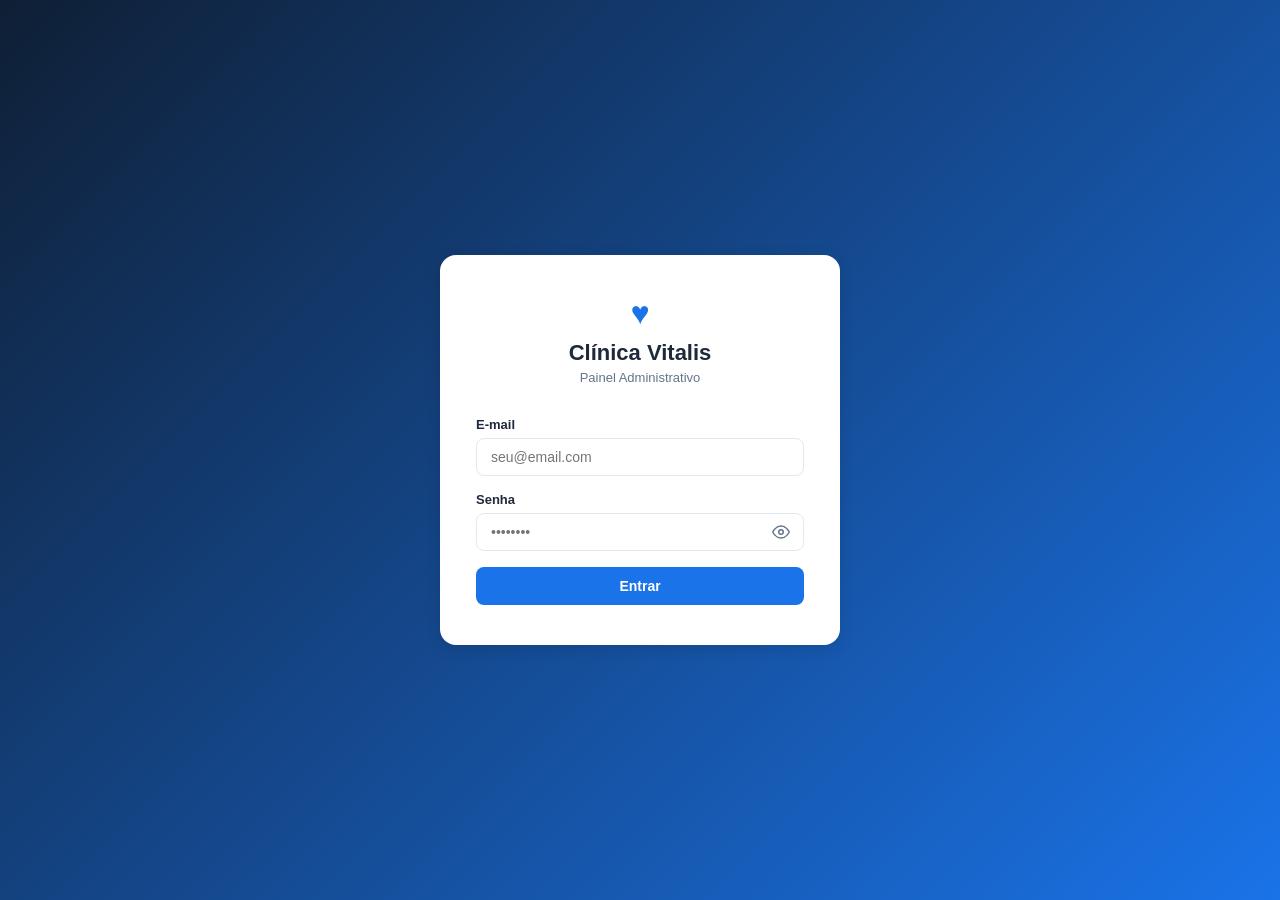
==== admin/index.html @ 887d0e2e "Integra Supabase, painel admin e revisão completa do sistema - Adiciona vitalis-db.js: cliente Supab" ====
<!DOCTYPE html>
<html lang="pt-BR">
<head>
  <meta charset="UTF-8">
  <meta name="viewport" content="width=device-width, initial-scale=1.0">
  <title>Admin — Clínica Vitalis</title>
  <link rel="stylesheet" href="admin.css">
</head>
<body>

  <!-- ===== LOGIN ===== -->
  <div id="login-screen">
    <div class="login-card">
      <div class="login-logo">
        <div class="login-icon">&#9829;</div>
        <h1>Clínica Vitalis</h1>
        <p>Painel Administrativo</p>
      </div>
      <form id="login-form" autocomplete="off">
        <div class="field">
          <label for="login-email">E-mail</label>
          <input type="email" id="login-email" placeholder="seu@email.com" required>
        </div>
        <div class="field">
          <label for="login-password">Senha</label>
          <div class="password-wrap">
            <input type="password" id="login-password" placeholder="••••••••" required>
            <button type="button" id="toggle-password" class="toggle-password" aria-label="Mostrar senha">
              <svg id="icon-eye" xmlns="http://www.w3.org/2000/svg" width="18" height="18" viewBox="0 0 24 24" fill="none" stroke="currentColor" stroke-width="2" stroke-linecap="round" stroke-linejoin="round"><path d="M1 12s4-8 11-8 11 8 11 8-4 8-11 8-11-8-11-8z"/><circle cx="12" cy="12" r="3"/></svg>
              <svg id="icon-eye-off" xmlns="http://www.w3.org/2000/svg" width="18" height="18" viewBox="0 0 24 24" fill="none" stroke="currentColor" stroke-width="2" stroke-linecap="round" stroke-linejoin="round" class="hidden"><path d="M17.94 17.94A10.07 10.07 0 0 1 12 20c-7 0-11-8-11-8a18.45 18.45 0 0 1 5.06-5.94"/><path d="M9.9 4.24A9.12 9.12 0 0 1 12 4c7 0 11 8 11 8a18.5 18.5 0 0 1-2.16 3.19"/><line x1="1" y1="1" x2="23" y2="23"/></svg>
            </button>
          </div>
        </div>
        <div id="login-error" class="login-error hidden"></div>
        <button type="submit" id="login-btn" class="btn-primary btn-full">Entrar</button>
      </form>
    </div>
  </div>

  <!-- ===== APP ===== -->
  <div id="app" class="hidden">

    <!-- Sidebar -->
    <aside class="sidebar" id="sidebar">
      <div class="sidebar-top">
        <div class="sidebar-brand">
          <span class="brand-icon">&#9829;</span>
          <span class="brand-name">Vitalis</span>
        </div>
        <button class="sidebar-close" id="sidebar-close">&#10005;</button>
      </div>

      <nav class="sidebar-nav">
        <a href="#" class="nav-item active" data-section="overview">
          <span class="nav-icon">&#9635;</span> Visão Geral
        </a>
        <a href="#" class="nav-item" data-section="agendamentos">
          <span class="nav-icon">&#128197;</span> Agendamentos
          <span class="nav-badge hidden" id="badge-pendentes"></span>
        </a>
        <a href="#" class="nav-item" data-section="avaliacoes">
          <span class="nav-icon">&#11088;</span> Avaliações
        </a>
        <a href="#" class="nav-item" data-section="contatos">
          <span class="nav-icon">&#9993;</span> Mensagens
          <span class="nav-badge hidden" id="badge-contatos"></span>
        </a>
      </nav>

      <div class="sidebar-bottom">
        <button id="logout-btn" class="btn-logout">&#8594; Sair</button>
      </div>
    </aside>

    <!-- Main -->
    <div class="main-wrap">
      <header class="topbar">
        <button class="menu-btn" id="menu-btn">&#9776;</button>
        <h2 id="page-title">Visão Geral</h2>
        <span class="topbar-user">&#128100; Admin</span>
      </header>

      <main class="main">

        <!-- OVERVIEW -->
        <section id="section-overview" class="section active">
          <div class="stats-grid" id="stats-grid">
            <div class="stat-card stat-blue">
              <div class="stat-label">Agendamentos Hoje</div>
              <div class="stat-value" id="stat-hoje">—</div>
            </div>
            <div class="stat-card stat-orange">
              <div class="stat-label">Pendentes de Confirmação</div>
              <div class="stat-value" id="stat-pendentes">—</div>
            </div>
            <div class="stat-card stat-green">
              <div class="stat-label">Total de Avaliações</div>
              <div class="stat-value" id="stat-avaliacoes">— <small id="stat-nota"></small></div>
            </div>
            <div class="stat-card stat-purple">
              <div class="stat-label">Mensagens Novas</div>
              <div class="stat-value" id="stat-contatos">—</div>
            </div>
          </div>

          <div class="card">
            <div class="card-header">
              <h3>Próximos Agendamentos</h3>
            </div>
            <div class="table-wrap">
              <table id="table-proximos">
                <thead>
                  <tr>
                    <th>Paciente</th>
                    <th>Especialidade</th>
                    <th>Profissional</th>
                    <th>Data</th>
                    <th>Horário</th>
                    <th>Status</th>
                  </tr>
                </thead>
                <tbody id="tbody-proximos">
                  <tr><td colspan="6" class="empty">Carregando...</td></tr>
                </tbody>
              </table>
            </div>
          </div>
        </section>

        <!-- AGENDAMENTOS -->
        <section id="section-agendamentos" class="section hidden">
          <div class="filters-bar">
            <input type="text" id="filter-search" placeholder="Buscar por nome, e-mail ou telefone..." class="filter-input">
            <select id="filter-status" class="filter-select">
              <option value="">Todos os status</option>
              <option value="pendente">Pendente</option>
              <option value="confirmado">Confirmado</option>
              <option value="cancelado">Cancelado</option>
            </select>
            <button class="btn-secondary" id="btn-filtrar">Filtrar</button>
          </div>
          <div class="card">
            <div class="table-wrap">
              <table>
                <thead>
                  <tr>
                    <th>Paciente</th>
                    <th>Especialidade</th>
                    <th>Profissional</th>
                    <th>Data / Hora</th>
                    <th>Telefone</th>
                    <th>Status</th>
                    <th>Ações</th>
                  </tr>
                </thead>
                <tbody id="tbody-agendamentos">
                  <tr><td colspan="7" class="empty">Carregando...</td></tr>
                </tbody>
              </table>
            </div>
          </div>
        </section>

        <!-- AVALIAÇÕES -->
        <section id="section-avaliacoes" class="section hidden">
          <div class="card">
            <div class="table-wrap">
              <table>
                <thead>
                  <tr>
                    <th>Nome</th>
                    <th>Nota</th>
                    <th>Comentário</th>
                    <th>Data</th>
                    <th>Status</th>
                    <th>Ações</th>
                  </tr>
                </thead>
                <tbody id="tbody-avaliacoes">
                  <tr><td colspan="6" class="empty">Carregando...</td></tr>
                </tbody>
              </table>
            </div>
          </div>
        </section>

        <!-- MENSAGENS / CONTATOS -->
        <section id="section-contatos" class="section hidden">
          <div class="filters-bar">
            <select id="filter-lido" class="filter-select">
              <option value="">Todas as mensagens</option>
              <option value="0">Não lidas</option>
              <option value="1">Lidas</option>
            </select>
          </div>
          <div class="card">
            <div class="table-wrap">
              <table>
                <thead>
                  <tr>
                    <th>Nome</th>
                    <th>E-mail</th>
                    <th>Telefone</th>
                    <th>Mensagem</th>
                    <th>Data</th>
                    <th>Status</th>
                    <th>Ações</th>
                  </tr>
                </thead>
                <tbody id="tbody-contatos">
                  <tr><td colspan="7" class="empty">Carregando...</td></tr>
                </tbody>
              </table>
            </div>
          </div>
        </section>

      </main>
    </div>
  </div>

  <!-- ===== MODAL ===== -->
  <div id="modal" class="modal-overlay hidden">
    <div class="modal-box">
      <button class="modal-close" id="modal-close">&#10005;</button>
      <div id="modal-body"></div>
    </div>
  </div>

  <!-- ===== TOASTS ===== -->
  <div id="toasts"></div>

  <script src="../vitalis-db.js"></script>
  <script src="admin.js"></script>
</body>
</html>
---- admin/admin.css ----
/* ================================================================
   VARIABLES
================================================================ */
:root {
  --primary:      #1a73e8;
  --primary-dark: #1557b0;
  --sidebar-bg:   #0f1f35;
  --sidebar-w:    240px;
  --bg:           #f1f5f9;
  --white:        #ffffff;
  --border:       #e2e8f0;
  --text:         #1e293b;
  --muted:        #64748b;
  --success:      #10b981;
  --warning:      #f59e0b;
  --danger:       #ef4444;
  --info:         #3b82f6;
  --radius:       8px;
  --shadow:       0 1px 4px rgba(0,0,0,.08);
  --shadow-md:    0 4px 16px rgba(0,0,0,.12);
}

/* ================================================================
   RESET
================================================================ */
*, *::before, *::after { box-sizing: border-box; margin: 0; padding: 0; }
body { font-family: -apple-system, BlinkMacSystemFont, 'Segoe UI', sans-serif;
       font-size: 14px; color: var(--text); background: var(--bg); }
a { text-decoration: none; color: inherit; }
button { cursor: pointer; border: none; background: none; font: inherit; }
input, select { font: inherit; }
table { border-collapse: collapse; width: 100%; }

/* ================================================================
   UTILITIES
================================================================ */
.hidden { display: none !important; }

/* ================================================================
   LOGIN
================================================================ */
#login-screen {
  min-height: 100vh;
  display: flex;
  align-items: center;
  justify-content: center;
  background: linear-gradient(135deg, #0f1f35 0%, #1a73e8 100%);
  padding: 24px;
}

.login-card {
  background: var(--white);
  border-radius: 16px;
  padding: 40px 36px;
  width: 100%;
  max-width: 400px;
  box-shadow: var(--shadow-md);
}

.login-logo {
  text-align: center;
  margin-bottom: 32px;
}

.login-icon {
  font-size: 32px;
  color: var(--primary);
  margin-bottom: 8px;
}

.login-logo h1 {
  font-size: 22px;
  font-weight: 700;
  color: var(--text);
}

.login-logo p {
  font-size: 13px;
  color: var(--muted);
  margin-top: 4px;
}

.field {
  margin-bottom: 16px;
}

.field label {
  display: block;
  font-size: 13px;
  font-weight: 600;
  color: var(--text);
  margin-bottom: 6px;
}

.field input {
  width: 100%;
  padding: 10px 14px;
  border: 1.5px solid var(--border);
  border-radius: var(--radius);
  font-size: 14px;
  transition: border-color .2s;
  color: var(--text);
}

.field input:focus {
  outline: none;
  border-color: var(--primary);
}

.password-wrap {
  position: relative;
}

.password-wrap input {
  padding-right: 42px;
}

.toggle-password {
  position: absolute;
  right: 10px;
  top: 50%;
  transform: translateY(-50%);
  color: var(--muted);
  padding: 4px;
  border-radius: 4px;
  display: flex;
  align-items: center;
  justify-content: center;
  transition: color .2s;
}

.toggle-password:hover {
  color: var(--text);
}

.login-error {
  background: #fee2e2;
  color: #991b1b;
  border-radius: var(--radius);
  padding: 10px 14px;
  font-size: 13px;
  margin-bottom: 14px;
}

/* ================================================================
   BUTTONS
================================================================ */
.btn-primary {
  background: var(--primary);
  color: #fff;
  padding: 11px 20px;
  border-radius: var(--radius);
  font-size: 14px;
  font-weight: 600;
  transition: background .2s;
}
.btn-primary:hover { background: var(--primary-dark); }
.btn-primary:disabled { opacity: .65; cursor: not-allowed; }
.btn-full { width: 100%; }

.btn-secondary {
  background: var(--white);
  color: var(--text);
  border: 1.5px solid var(--border);
  padding: 9px 16px;
  border-radius: var(--radius);
  font-size: 13px;
  font-weight: 500;
  transition: border-color .2s, background .2s;
}
.btn-secondary:hover { border-color: var(--primary); color: var(--primary); background: #f0f7ff; }

.btn-icon {
  display: inline-flex;
  align-items: center;
  justify-content: center;
  width: 30px;
  height: 30px;
  border-radius: 6px;
  font-size: 14px;
  transition: background .15s;
}
.btn-icon:hover { background: var(--bg); }
.btn-confirm  { color: var(--success); }
.btn-cancel   { color: var(--warning); }
.btn-view     { color: var(--info); }
.btn-delete   { color: var(--danger); }
.btn-approve  { color: var(--success); }
.btn-hide     { color: var(--muted); }
.btn-read     { color: var(--info); }

/* ================================================================
   APP LAYOUT
================================================================ */
#app {
  display: flex;
  min-height: 100vh;
}

/* ----------------------------------------------------------------
   SIDEBAR
---------------------------------------------------------------- */
.sidebar {
  width: var(--sidebar-w);
  min-height: 100vh;
  background: var(--sidebar-bg);
  display: flex;
  flex-direction: column;
  flex-shrink: 0;
  position: fixed;
  left: 0; top: 0; bottom: 0;
  z-index: 200;
  transition: transform .25s ease;
}

.sidebar-top {
  display: flex;
  align-items: center;
  justify-content: space-between;
  padding: 20px 16px;
  border-bottom: 1px solid rgba(255,255,255,.08);
}

.sidebar-brand {
  display: flex;
  align-items: center;
  gap: 8px;
}

.brand-icon { color: #60a5fa; font-size: 18px; }
.brand-name { color: #fff; font-size: 16px; font-weight: 700; letter-spacing: .3px; }

.sidebar-close {
  color: rgba(255,255,255,.4);
  font-size: 16px;
  display: none;
  transition: color .2s;
}
.sidebar-close:hover { color: #fff; }

.sidebar-nav {
  flex: 1;
  padding: 12px 8px;
  overflow-y: auto;
}

.nav-item {
  display: flex;
  align-items: center;
  gap: 10px;
  padding: 10px 12px;
  border-radius: var(--radius);
  color: rgba(255,255,255,.55);
  font-size: 14px;
  font-weight: 500;
  margin-bottom: 2px;
  transition: background .15s, color .15s;
  position: relative;
}
.nav-item:hover { background: rgba(255,255,255,.07); color: rgba(255,255,255,.85); }
.nav-item.active { background: var(--primary); color: #fff; }
.nav-icon { font-size: 16px; flex-shrink: 0; }

.nav-badge {
  margin-left: auto;
  background: #ef4444;
  color: #fff;
  font-size: 11px;
  font-weight: 700;
  min-width: 18px;
  height: 18px;
  border-radius: 9px;
  display: inline-flex;
  align-items: center;
  justify-content: center;
  padding: 0 5px;
}

.sidebar-bottom {
  padding: 16px;
  border-top: 1px solid rgba(255,255,255,.08);
}

.btn-logout {
  width: 100%;
  padding: 9px 12px;
  border-radius: var(--radius);
  color: rgba(255,255,255,.5);
  font-size: 13px;
  font-weight: 500;
  text-align: left;
  transition: background .15s, color .15s;
}
.btn-logout:hover { background: rgba(255,255,255,.07); color: rgba(255,255,255,.85); }

/* ----------------------------------------------------------------
   MAIN WRAP
---------------------------------------------------------------- */
.main-wrap {
  flex: 1;
  margin-left: var(--sidebar-w);
  display: flex;
  flex-direction: column;
  min-height: 100vh;
}

/* ----------------------------------------------------------------
   TOPBAR
---------------------------------------------------------------- */
.topbar {
  background: var(--white);
  border-bottom: 1px solid var(--border);
  padding: 0 24px;
  height: 58px;
  display: flex;
  align-items: center;
  gap: 14px;
  position: sticky;
  top: 0;
  z-index: 100;
}

.menu-btn {
  font-size: 18px;
  color: var(--muted);
  display: none;
  padding: 4px;
}

#page-title {
  font-size: 17px;
  font-weight: 600;
  color: var(--text);
  flex: 1;
}

.topbar-user {
  font-size: 13px;
  color: var(--muted);
  background: var(--bg);
  padding: 5px 12px;
  border-radius: 20px;
}

/* ----------------------------------------------------------------
   MAIN / SECTIONS
---------------------------------------------------------------- */
.main {
  padding: 24px;
  flex: 1;
}

.section { display: none; }
.section.active { display: block; }

/* ================================================================
   STAT CARDS
================================================================ */
.stats-grid {
  display: grid;
  grid-template-columns: repeat(4, 1fr);
  gap: 16px;
  margin-bottom: 24px;
}

.stat-card {
  background: var(--white);
  border-radius: var(--radius);
  padding: 20px 22px;
  box-shadow: var(--shadow);
  border-left: 4px solid transparent;
}
.stat-blue   { border-color: var(--primary); }
.stat-orange { border-color: var(--warning); }
.stat-green  { border-color: var(--success); }
.stat-purple { border-color: #8b5cf6; }

.stat-label {
  font-size: 12px;
  text-transform: uppercase;
  letter-spacing: .5px;
  color: var(--muted);
  margin-bottom: 8px;
}

.stat-value {
  font-size: 30px;
  font-weight: 700;
  color: var(--text);
  line-height: 1;
}

.stat-value small {
  font-size: 14px;
  font-weight: 500;
  color: var(--muted);
}

/* ================================================================
   CARDS
================================================================ */
.card {
  background: var(--white);
  border-radius: var(--radius);
  box-shadow: var(--shadow);
  overflow: hidden;
  margin-bottom: 24px;
}

.card-header {
  padding: 16px 20px;
  border-bottom: 1px solid var(--border);
}

.card-header h3 {
  font-size: 15px;
  font-weight: 600;
  color: var(--text);
}

/* ================================================================
   FILTERS
================================================================ */
.filters-bar {
  display: flex;
  gap: 10px;
  margin-bottom: 16px;
  flex-wrap: wrap;
}

.filter-input {
  flex: 1;
  min-width: 200px;
  padding: 9px 14px;
  border: 1.5px solid var(--border);
  border-radius: var(--radius);
  font-size: 13px;
  color: var(--text);
  transition: border-color .2s;
}
.filter-input:focus { outline: none; border-color: var(--primary); }

.filter-select {
  padding: 9px 14px;
  border: 1.5px solid var(--border);
  border-radius: var(--radius);
  font-size: 13px;
  color: var(--text);
  background: var(--white);
  min-width: 160px;
  cursor: pointer;
}
.filter-select:focus { outline: none; border-color: var(--primary); }

/* ================================================================
   TABLE
================================================================ */
.table-wrap { overflow-x: auto; }

th {
  text-align: left;
  padding: 12px 16px;
  font-size: 12px;
  font-weight: 600;
  text-transform: uppercase;
  letter-spacing: .4px;
  color: var(--muted);
  background: #f8fafc;
  border-bottom: 1px solid var(--border);
  white-space: nowrap;
}

td {
  padding: 13px 16px;
  border-bottom: 1px solid var(--border);
  font-size: 13px;
  color: var(--text);
  vertical-align: middle;
}

tr:last-child td { border-bottom: none; }
tr:hover td { background: #fafcff; }

td.empty {
  text-align: center;
  color: var(--muted);
  padding: 40px;
  font-size: 14px;
}

.actions { display: flex; gap: 2px; }

/* ================================================================
   BADGES
================================================================ */
.badge {
  display: inline-block;
  padding: 3px 10px;
  border-radius: 20px;
  font-size: 11px;
  font-weight: 600;
  text-transform: uppercase;
  letter-spacing: .3px;
}
.badge-pendente   { background: #fef3c7; color: #92400e; }
.badge-confirmado { background: #d1fae5; color: #065f46; }
.badge-cancelado  { background: #fee2e2; color: #991b1b; }
.badge-aprovada   { background: #d1fae5; color: #065f46; }
.badge-oculta     { background: #f1f5f9; color: #64748b; }
.badge-nao-lido   { background: #dbeafe; color: #1e40af; }
.badge-lido       { background: #f1f5f9; color: #64748b; }

/* ================================================================
   STARS
================================================================ */
.stars { color: #f59e0b; font-size: 15px; letter-spacing: 1px; }

/* ================================================================
   MODAL
================================================================ */
.modal-overlay {
  position: fixed;
  inset: 0;
  background: rgba(15,31,53,.6);
  z-index: 500;
  display: flex;
  align-items: center;
  justify-content: center;
  padding: 24px;
  backdrop-filter: blur(2px);
}

.modal-box {
  background: var(--white);
  border-radius: 12px;
  width: 100%;
  max-width: 560px;
  max-height: 85vh;
  overflow-y: auto;
  box-shadow: var(--shadow-md);
  position: relative;
  padding: 28px 28px 24px;
}

.modal-close {
  position: absolute;
  top: 14px;
  right: 16px;
  font-size: 18px;
  color: var(--muted);
  transition: color .2s;
  width: 28px;
  height: 28px;
  border-radius: 50%;
  display: flex;
  align-items: center;
  justify-content: center;
}
.modal-close:hover { color: var(--text); background: var(--bg); }

#modal-body h3 {
  font-size: 16px;
  font-weight: 600;
  margin-bottom: 20px;
  color: var(--text);
}

.detail-row {
  display: flex;
  gap: 16px;
  margin-bottom: 14px;
}

.detail-label {
  font-size: 11px;
  text-transform: uppercase;
  letter-spacing: .5px;
  color: var(--muted);
  min-width: 100px;
  padding-top: 1px;
}

.detail-value {
  font-size: 14px;
  color: var(--text);
  line-height: 1.5;
}

/* ================================================================
   TOASTS
================================================================ */
#toasts {
  position: fixed;
  bottom: 24px;
  right: 24px;
  z-index: 999;
  display: flex;
  flex-direction: column;
  gap: 8px;
  pointer-events: none;
}

.toast {
  padding: 12px 18px;
  border-radius: var(--radius);
  font-size: 13px;
  font-weight: 500;
  color: #fff;
  min-width: 220px;
  max-width: 340px;
  box-shadow: var(--shadow-md);
  opacity: 0;
  transform: translateX(20px);
  transition: opacity .25s, transform .25s;
}

.toast.show { opacity: 1; transform: translateX(0); }
.toast-success { background: #059669; }
.toast-error   { background: #dc2626; }
.toast-info    { background: var(--primary); }

/* ================================================================
   RESPONSIVE
================================================================ */
@media (max-width: 1024px) {
  .stats-grid { grid-template-columns: repeat(2, 1fr); }
}

@media (max-width: 768px) {
  .sidebar {
    transform: translateX(-100%);
  }
  .sidebar.open {
    transform: translateX(0);
    box-shadow: var(--shadow-md);
  }
  .sidebar-close { display: block; }
  .main-wrap { margin-left: 0; }
  .menu-btn { display: block; }
  .stats-grid { grid-template-columns: repeat(2, 1fr); }
  .main { padding: 16px; }
  .filters-bar { flex-direction: column; }
  .filter-input { min-width: 0; }
}

@media (max-width: 480px) {
  .stats-grid { grid-template-columns: 1fr; }
}

/* Sidebar overlay on mobile */
.sidebar-backdrop {
  display: none;
  position: fixed;
  inset: 0;
  background: rgba(0,0,0,.4);
  z-index: 190;
}
.sidebar-backdrop.open { display: block; }
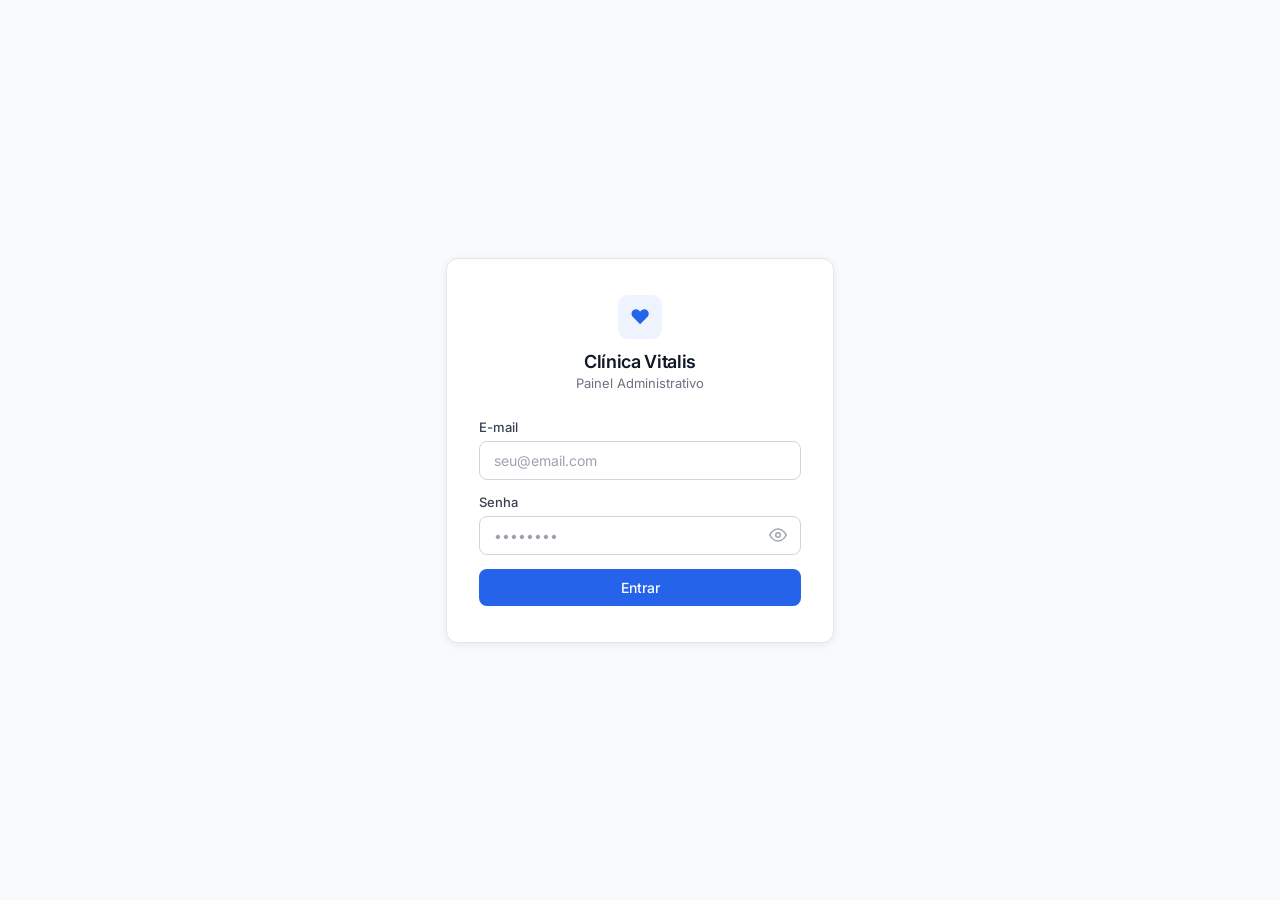
==== commit 9176d216: "Redesenha painel admin com padrao Jane App / Cliniko / Ember - Sidebar branca com border-right, nunc" ====
--- a/admin/index.html
+++ b/admin/index.html
@@ -4,6 +4,9 @@
   <meta charset="UTF-8">
   <meta name="viewport" content="width=device-width, initial-scale=1.0">
   <title>Admin — Clínica Vitalis</title>
+  <link rel="preconnect" href="https://fonts.googleapis.com">
+  <link rel="preconnect" href="https://fonts.gstatic.com" crossorigin>
+  <link href="https://fonts.googleapis.com/css2?family=Inter:wght@400;500;600;700&display=swap" rel="stylesheet">
   <link rel="stylesheet" href="admin.css">
 </head>
 <body>
@@ -40,6 +43,9 @@
   <!-- ===== APP ===== -->
   <div id="app" class="hidden">
 
+    <!-- Backdrop mobile -->
+    <div class="sidebar-backdrop" id="sidebar-backdrop"></div>
+
     <!-- Sidebar -->
     <aside class="sidebar" id="sidebar">
       <div class="sidebar-top">
@@ -51,9 +57,12 @@
       </div>
 
       <nav class="sidebar-nav">
+        <span class="nav-group-label">Geral</span>
         <a href="#" class="nav-item active" data-section="overview">
           <span class="nav-icon">&#9635;</span> Visão Geral
         </a>
+
+        <span class="nav-group-label">Clínica</span>
         <a href="#" class="nav-item" data-section="agendamentos">
           <span class="nav-icon">&#128197;</span> Agendamentos
           <span class="nav-badge hidden" id="badge-pendentes"></span>
@@ -68,6 +77,7 @@
       </nav>
 
       <div class="sidebar-bottom">
+        <a href="../index.html" class="btn-logout">&#8592; Voltar ao site</a>
         <button id="logout-btn" class="btn-logout">&#8594; Sair</button>
       </div>
     </aside>
@@ -86,19 +96,31 @@
         <section id="section-overview" class="section active">
           <div class="stats-grid" id="stats-grid">
             <div class="stat-card stat-blue">
-              <div class="stat-label">Agendamentos Hoje</div>
+              <div class="stat-label">
+                <span class="stat-icon">&#128197;</span>
+                Agendamentos Hoje
+              </div>
               <div class="stat-value" id="stat-hoje">—</div>
             </div>
             <div class="stat-card stat-orange">
-              <div class="stat-label">Pendentes de Confirmação</div>
+              <div class="stat-label">
+                <span class="stat-icon">&#9200;</span>
+                Pendentes de Confirmação
+              </div>
               <div class="stat-value" id="stat-pendentes">—</div>
             </div>
             <div class="stat-card stat-green">
-              <div class="stat-label">Total de Avaliações</div>
+              <div class="stat-label">
+                <span class="stat-icon">&#11088;</span>
+                Total de Avaliações
+              </div>
               <div class="stat-value" id="stat-avaliacoes">— <small id="stat-nota"></small></div>
             </div>
             <div class="stat-card stat-purple">
-              <div class="stat-label">Mensagens Novas</div>
+              <div class="stat-label">
+                <span class="stat-icon">&#9993;</span>
+                Mensagens Novas
+              </div>
               <div class="stat-value" id="stat-contatos">—</div>
             </div>
           </div>
--- a/admin/admin.css
+++ b/admin/admin.css
@@ -1,141 +1,172 @@
 /* ================================================================
-   VARIABLES
-================================================================ */
+   ADMIN — Clínica Vitalis
+   Padrão: Jane App sidebar + Cliniko minimalismo + Ember KPI cards
+   Referências: shadcn/ui Hospital, Healthie, Pabau
+================================================================ */
+
+/* ---- VARIÁVEIS ---- */
 :root {
-  --primary:      #1a73e8;
-  --primary-dark: #1557b0;
-  --sidebar-bg:   #0f1f35;
-  --sidebar-w:    240px;
-  --bg:           #f1f5f9;
-  --white:        #ffffff;
-  --border:       #e2e8f0;
-  --text:         #1e293b;
-  --muted:        #64748b;
-  --success:      #10b981;
-  --warning:      #f59e0b;
-  --danger:       #ef4444;
-  --info:         #3b82f6;
-  --radius:       8px;
-  --shadow:       0 1px 4px rgba(0,0,0,.08);
-  --shadow-md:    0 4px 16px rgba(0,0,0,.12);
-}
-
-/* ================================================================
-   RESET
-================================================================ */
+  /* Accent único — azul clínico (#2563EB padrão shadcn/Jane App) */
+  --accent:        #2563EB;
+  --accent-hover:  #1D4ED8;
+  --accent-bg:     rgba(37, 99, 235, 0.08);  /* 8% para item ativo */
+  --accent-ring:   rgba(37, 99, 235, 0.12);
+
+  /* Neutros — escala Tailwind Gray */
+  --gray-50:   #F9FAFB;
+  --gray-100:  #F3F4F6;
+  --gray-200:  #E5E7EB;
+  --gray-300:  #D1D5DB;
+  --gray-400:  #9CA3AF;
+  --gray-500:  #6B7280;
+  --gray-600:  #4B5563;
+  --gray-700:  #374151;
+  --gray-900:  #111827;
+  --white:     #FFFFFF;
+
+  /* Semânticos contidos */
+  --green:        #10B981;
+  --green-bg:     rgba(16, 185, 129, 0.08);
+  --yellow:       #F59E0B;
+  --yellow-bg:    rgba(245, 158, 11, 0.08);
+  --red:          #EF4444;
+  --red-bg:       rgba(239, 68, 68, 0.08);
+  --blue-info:    #3B82F6;
+  --blue-info-bg: rgba(59, 130, 246, 0.08);
+
+  /* Layout */
+  --sidebar-w:  248px;
+  --topbar-h:   58px;
+  --radius:     8px;
+  --radius-lg:  12px;
+
+  /* Sombras — máximo blur 8px (spec) */
+  --shadow-xs:  0 1px 2px rgba(0,0,0,.05);
+  --shadow-sm:  0 1px 3px rgba(0,0,0,.06), 0 1px 2px rgba(0,0,0,.04);
+  --shadow:     0 2px 8px rgba(0,0,0,.07);
+
+  --font: 'Inter', -apple-system, BlinkMacSystemFont, 'Segoe UI', sans-serif;
+}
+
+/* ---- RESET ---- */
 *, *::before, *::after { box-sizing: border-box; margin: 0; padding: 0; }
-body { font-family: -apple-system, BlinkMacSystemFont, 'Segoe UI', sans-serif;
-       font-size: 14px; color: var(--text); background: var(--bg); }
+body {
+  font-family: var(--font);
+  font-size: 14px;
+  color: var(--gray-900);
+  background: var(--gray-50);
+  -webkit-font-smoothing: antialiased;
+}
 a { text-decoration: none; color: inherit; }
 button { cursor: pointer; border: none; background: none; font: inherit; }
-input, select { font: inherit; }
+input, select, textarea { font: inherit; }
 table { border-collapse: collapse; width: 100%; }
-
-/* ================================================================
-   UTILITIES
-================================================================ */
 .hidden { display: none !important; }
 
 /* ================================================================
-   LOGIN
+   LOGIN — padrão Cliniko (fundo neutro, card central limpo)
 ================================================================ */
 #login-screen {
   min-height: 100vh;
   display: flex;
   align-items: center;
   justify-content: center;
-  background: linear-gradient(135deg, #0f1f35 0%, #1a73e8 100%);
+  /* Cliniko pattern: fundo #FAFAFA, zero gradiente */
+  background: var(--gray-50);
   padding: 24px;
 }
 
 .login-card {
   background: var(--white);
-  border-radius: 16px;
-  padding: 40px 36px;
+  border: 1px solid var(--gray-200);
+  border-radius: var(--radius-lg);
+  padding: 36px 32px;
   width: 100%;
-  max-width: 400px;
-  box-shadow: var(--shadow-md);
+  max-width: 388px;
+  /* sombra contida — shadow-sm */
+  box-shadow: var(--shadow);
 }
 
 .login-logo {
   text-align: center;
-  margin-bottom: 32px;
+  margin-bottom: 28px;
 }
 
 .login-icon {
-  font-size: 32px;
-  color: var(--primary);
-  margin-bottom: 8px;
+  display: inline-flex;
+  align-items: center;
+  justify-content: center;
+  width: 44px;
+  height: 44px;
+  /* ícone: fundo 10% accent, não círculo sólido */
+  background: var(--accent-bg);
+  color: var(--accent);
+  border-radius: 10px;
+  font-size: 20px;
+  margin-bottom: 12px;
 }
 
 .login-logo h1 {
-  font-size: 22px;
-  font-weight: 700;
-  color: var(--text);
+  font-size: 18px;
+  font-weight: 600;
+  color: var(--gray-900);
+  letter-spacing: -.02em;
 }
 
 .login-logo p {
   font-size: 13px;
-  color: var(--muted);
-  margin-top: 4px;
-}
-
-.field {
-  margin-bottom: 16px;
-}
-
+  color: var(--gray-500);
+  margin-top: 3px;
+}
+
+/* campo */
+.field { margin-bottom: 14px; }
 .field label {
   display: block;
   font-size: 13px;
-  font-weight: 600;
-  color: var(--text);
+  font-weight: 500;
+  color: var(--gray-700);
   margin-bottom: 6px;
 }
-
 .field input {
   width: 100%;
   padding: 10px 14px;
-  border: 1.5px solid var(--border);
+  border: 1px solid var(--gray-300);
   border-radius: var(--radius);
   font-size: 14px;
-  transition: border-color .2s;
-  color: var(--text);
-}
-
+  color: var(--gray-900);
+  background: var(--white);
+  transition: border-color .15s, box-shadow .15s;
+}
+.field input::placeholder { color: var(--gray-400); }
 .field input:focus {
   outline: none;
-  border-color: var(--primary);
-}
-
-.password-wrap {
-  position: relative;
-}
-
-.password-wrap input {
-  padding-right: 42px;
-}
-
+  border-color: var(--accent);
+  /* ring suave — spec: 0 0 0 3px rgba accent .1 */
+  box-shadow: 0 0 0 3px var(--accent-ring);
+}
+
+/* password toggle */
+.password-wrap { position: relative; }
+.password-wrap input { padding-right: 42px; }
 .toggle-password {
   position: absolute;
   right: 10px;
   top: 50%;
   transform: translateY(-50%);
-  color: var(--muted);
+  color: var(--gray-400);
   padding: 4px;
-  border-radius: 4px;
-  display: flex;
-  align-items: center;
-  justify-content: center;
-  transition: color .2s;
-}
-
-.toggle-password:hover {
-  color: var(--text);
-}
-
+  display: flex;
+  align-items: center;
+  transition: color .15s;
+}
+.toggle-password:hover { color: var(--gray-600); }
+
+/* erro */
 .login-error {
-  background: #fee2e2;
-  color: #991b1b;
+  background: var(--red-bg);
+  color: #B91C1C;
+  border: 1px solid rgba(239,68,68,.15);
   border-radius: var(--radius);
   padding: 10px 14px;
   font-size: 13px;
@@ -143,67 +174,101 @@
 }
 
 /* ================================================================
-   BUTTONS
+   BOTÕES — spec: sem sombra, border-radius 8px, 14px/500
 ================================================================ */
 .btn-primary {
-  background: var(--primary);
-  color: #fff;
-  padding: 11px 20px;
+  display: inline-flex;
+  align-items: center;
+  justify-content: center;
+  gap: 6px;
+  background: var(--accent);
+  color: var(--white);
+  padding: 10px 18px;
   border-radius: var(--radius);
   font-size: 14px;
-  font-weight: 600;
-  transition: background .2s;
-}
-.btn-primary:hover { background: var(--primary-dark); }
-.btn-primary:disabled { opacity: .65; cursor: not-allowed; }
+  font-weight: 500;
+  transition: background .15s;
+  /* Nunca sombra em botão — spec */
+}
+.btn-primary:hover { background: var(--accent-hover); }
+.btn-primary:disabled { opacity: .55; cursor: not-allowed; }
 .btn-full { width: 100%; }
 
+/* secondary */
 .btn-secondary {
-  background: var(--white);
-  color: var(--text);
-  border: 1.5px solid var(--border);
-  padding: 9px 16px;
+  display: inline-flex;
+  align-items: center;
+  gap: 6px;
+  background: var(--white);
+  color: var(--gray-700);
+  border: 1px solid var(--gray-300);
+  padding: 8px 14px;
   border-radius: var(--radius);
   font-size: 13px;
   font-weight: 500;
-  transition: border-color .2s, background .2s;
-}
-.btn-secondary:hover { border-color: var(--primary); color: var(--primary); background: #f0f7ff; }
-
+  transition: border-color .15s, background .15s;
+}
+.btn-secondary:hover { border-color: var(--gray-400); background: var(--gray-50); }
+
+/* icon button */
 .btn-icon {
   display: inline-flex;
   align-items: center;
   justify-content: center;
-  width: 30px;
-  height: 30px;
+  width: 28px;
+  height: 28px;
   border-radius: 6px;
-  font-size: 14px;
-  transition: background .15s;
-}
-.btn-icon:hover { background: var(--bg); }
-.btn-confirm  { color: var(--success); }
-.btn-cancel   { color: var(--warning); }
-.btn-view     { color: var(--info); }
-.btn-delete   { color: var(--danger); }
-.btn-approve  { color: var(--success); }
-.btn-hide     { color: var(--muted); }
-.btn-read     { color: var(--info); }
+  font-size: 13px;
+  color: var(--gray-500);
+  transition: background .12s, color .12s;
+}
+.btn-icon:hover { background: var(--gray-100); color: var(--gray-700); }
+.btn-confirm  { color: var(--green); }
+.btn-confirm:hover  { background: var(--green-bg); color: var(--green); }
+.btn-cancel   { color: var(--yellow); }
+.btn-cancel:hover   { background: var(--yellow-bg); color: var(--yellow); }
+.btn-view     { color: var(--blue-info); }
+.btn-view:hover     { background: var(--blue-info-bg); color: var(--blue-info); }
+.btn-delete   { color: var(--red); }
+.btn-delete:hover   { background: var(--red-bg); color: var(--red); }
+.btn-approve  { color: var(--green); }
+.btn-approve:hover  { background: var(--green-bg); color: var(--green); }
+.btn-hide     { color: var(--gray-500); }
+.btn-read     { color: var(--blue-info); }
+
+/* logout / voltar */
+.btn-logout {
+  display: flex;
+  align-items: center;
+  gap: 8px;
+  width: 100%;
+  padding: 9px 10px;
+  border-radius: var(--radius);
+  color: var(--gray-500);
+  font-size: 13px;
+  font-weight: 500;
+  text-align: left;
+  text-decoration: none;
+  transition: background .12s, color .12s;
+}
+.btn-logout:hover { background: var(--gray-100); color: var(--gray-700); }
 
 /* ================================================================
    APP LAYOUT
 ================================================================ */
-#app {
-  display: flex;
-  min-height: 100vh;
-}
-
-/* ----------------------------------------------------------------
-   SIDEBAR
----------------------------------------------------------------- */
+#app { display: flex; min-height: 100vh; }
+
+/* ================================================================
+   SIDEBAR — padrão Jane App
+   Fundo branco, border-right, item ativo com tint da accent
+================================================================ */
 .sidebar {
   width: var(--sidebar-w);
   min-height: 100vh;
-  background: var(--sidebar-bg);
+  /* Jane App: fundo branco, nunca escuro */
+  background: var(--white);
+  /* apenas border-right, zero sombra lateral excessiva */
+  border-right: 1px solid var(--gray-200);
   display: flex;
   flex-direction: column;
   flex-shrink: 0;
@@ -213,138 +278,192 @@
   transition: transform .25s ease;
 }
 
+/* topo da sidebar — logo */
 .sidebar-top {
   display: flex;
   align-items: center;
   justify-content: space-between;
-  padding: 20px 16px;
-  border-bottom: 1px solid rgba(255,255,255,.08);
+  padding: 0 16px;
+  height: var(--topbar-h);
+  border-bottom: 1px solid var(--gray-200);
+  flex-shrink: 0;
 }
 
 .sidebar-brand {
   display: flex;
   align-items: center;
-  gap: 8px;
-}
-
-.brand-icon { color: #60a5fa; font-size: 18px; }
-.brand-name { color: #fff; font-size: 16px; font-weight: 700; letter-spacing: .3px; }
+  gap: 9px;
+}
+
+.brand-icon {
+  display: inline-flex;
+  align-items: center;
+  justify-content: center;
+  width: 30px;
+  height: 30px;
+  /* ícone com fundo accent 8% — não sólido */
+  background: var(--accent-bg);
+  color: var(--accent);
+  border-radius: 7px;
+  font-size: 14px;
+}
+
+.brand-name {
+  font-size: 15px;
+  font-weight: 700;
+  color: var(--gray-900);
+  letter-spacing: -.02em;
+}
 
 .sidebar-close {
-  color: rgba(255,255,255,.4);
-  font-size: 16px;
+  color: var(--gray-400);
+  font-size: 14px;
   display: none;
-  transition: color .2s;
-}
-.sidebar-close:hover { color: #fff; }
-
+  transition: color .15s;
+  width: 24px;
+  height: 24px;
+  display: none;
+  align-items: center;
+  justify-content: center;
+  border-radius: 4px;
+}
+.sidebar-close:hover { color: var(--gray-600); background: var(--gray-100); }
+
+/* nav */
 .sidebar-nav {
   flex: 1;
-  padding: 12px 8px;
+  padding: 12px 10px;
   overflow-y: auto;
 }
 
+/* Pabau: grupo de menu com label de seção */
+.nav-group-label {
+  font-size: 10px;
+  font-weight: 600;
+  text-transform: uppercase;
+  letter-spacing: .08em;
+  color: var(--gray-400);
+  padding: 14px 10px 6px;
+}
+
+/* Jane App pattern: item ativo com tint suave */
 .nav-item {
   display: flex;
   align-items: center;
-  gap: 10px;
-  padding: 10px 12px;
+  gap: 9px;
+  padding: 9px 10px;
   border-radius: var(--radius);
-  color: rgba(255,255,255,.55);
-  font-size: 14px;
-  font-weight: 500;
-  margin-bottom: 2px;
-  transition: background .15s, color .15s;
+  color: var(--gray-500);
+  font-size: 13.5px;
+  font-weight: 500;
+  margin-bottom: 1px;
+  transition: background .12s, color .12s;
   position: relative;
 }
-.nav-item:hover { background: rgba(255,255,255,.07); color: rgba(255,255,255,.85); }
-.nav-item.active { background: var(--primary); color: #fff; }
-.nav-icon { font-size: 16px; flex-shrink: 0; }
+/* inativo hover */
+.nav-item:hover {
+  background: var(--gray-100);
+  color: var(--gray-700);
+}
+/* ativo — accent-bg + accent text (não sólido) */
+.nav-item.active {
+  background: var(--accent-bg);
+  color: var(--accent);
+  font-weight: 600;
+}
+
+.nav-icon {
+  font-size: 15px;
+  flex-shrink: 0;
+  width: 18px;
+  text-align: center;
+}
 
 .nav-badge {
   margin-left: auto;
-  background: #ef4444;
-  color: #fff;
-  font-size: 11px;
+  background: var(--red);
+  color: var(--white);
+  font-size: 10px;
   font-weight: 700;
-  min-width: 18px;
-  height: 18px;
-  border-radius: 9px;
+  min-width: 17px;
+  height: 17px;
+  border-radius: 999px;
   display: inline-flex;
   align-items: center;
   justify-content: center;
   padding: 0 5px;
 }
 
+/* fundo da sidebar */
 .sidebar-bottom {
-  padding: 16px;
-  border-top: 1px solid rgba(255,255,255,.08);
-}
-
-.btn-logout {
-  width: 100%;
-  padding: 9px 12px;
-  border-radius: var(--radius);
-  color: rgba(255,255,255,.5);
-  font-size: 13px;
-  font-weight: 500;
-  text-align: left;
-  transition: background .15s, color .15s;
-}
-.btn-logout:hover { background: rgba(255,255,255,.07); color: rgba(255,255,255,.85); }
-
-/* ----------------------------------------------------------------
+  padding: 12px 10px;
+  border-top: 1px solid var(--gray-200);
+  display: flex;
+  flex-direction: column;
+  gap: 2px;
+}
+
+/* ================================================================
    MAIN WRAP
----------------------------------------------------------------- */
+================================================================ */
 .main-wrap {
   flex: 1;
   margin-left: var(--sidebar-w);
   display: flex;
   flex-direction: column;
   min-height: 100vh;
-}
-
-/* ----------------------------------------------------------------
-   TOPBAR
----------------------------------------------------------------- */
+  background: var(--gray-50);
+}
+
+/* ================================================================
+   TOPBAR — spec: 58px, branco, border-bottom, zero gradiente
+================================================================ */
 .topbar {
   background: var(--white);
-  border-bottom: 1px solid var(--border);
+  border-bottom: 1px solid var(--gray-200);
+  height: var(--topbar-h);
   padding: 0 24px;
-  height: 58px;
-  display: flex;
-  align-items: center;
-  gap: 14px;
+  display: flex;
+  align-items: center;
+  gap: 12px;
   position: sticky;
   top: 0;
   z-index: 100;
+  /* zero gradiente — spec */
 }
 
 .menu-btn {
-  font-size: 18px;
-  color: var(--muted);
+  font-size: 16px;
+  color: var(--gray-500);
   display: none;
   padding: 4px;
-}
+  border-radius: 6px;
+  transition: background .12s;
+}
+.menu-btn:hover { background: var(--gray-100); }
 
 #page-title {
-  font-size: 17px;
+  /* spec: page title 20px/600 */
+  font-size: 15px;
   font-weight: 600;
-  color: var(--text);
+  color: var(--gray-900);
+  letter-spacing: -.01em;
   flex: 1;
 }
 
 .topbar-user {
-  font-size: 13px;
-  color: var(--muted);
-  background: var(--bg);
-  padding: 5px 12px;
-  border-radius: 20px;
-}
-
-/* ----------------------------------------------------------------
-   MAIN / SECTIONS
----------------------------------------------------------------- */
+  font-size: 12px;
+  font-weight: 500;
+  color: var(--gray-500);
+  background: var(--gray-100);
+  border: 1px solid var(--gray-200);
+  padding: 5px 11px;
+  border-radius: 999px;
+}
+
+/* ================================================================
+   MAIN / SEÇÕES
+================================================================ */
 .main {
   padding: 24px;
   flex: 1;
@@ -354,76 +473,103 @@
 .section.active { display: block; }
 
 /* ================================================================
-   STAT CARDS
+   STAT CARDS — padrão Ember Healthcare
+   Border: 1px #E5E7EB, shadow mínima, ícone em bg 10% opacidade
 ================================================================ */
 .stats-grid {
   display: grid;
-  grid-template-columns: repeat(4, 1fr);
+  grid-template-columns: repeat(4,1fr);
   gap: 16px;
   margin-bottom: 24px;
 }
 
 .stat-card {
   background: var(--white);
-  border-radius: var(--radius);
-  padding: 20px 22px;
-  box-shadow: var(--shadow);
-  border-left: 4px solid transparent;
-}
-.stat-blue   { border-color: var(--primary); }
-.stat-orange { border-color: var(--warning); }
-.stat-green  { border-color: var(--success); }
-.stat-purple { border-color: #8b5cf6; }
+  border: 1px solid var(--gray-200);
+  border-radius: var(--radius-lg);
+  padding: 20px;
+  /* shadow-sm — blur máx 3px */
+  box-shadow: var(--shadow-sm);
+  /* sem border-left colorida — anti-padrão removido */
+}
 
 .stat-label {
+  /* spec: label 13px, #6B7280, weight 400 */
   font-size: 12px;
-  text-transform: uppercase;
-  letter-spacing: .5px;
-  color: var(--muted);
-  margin-bottom: 8px;
-}
+  font-weight: 500;
+  color: var(--gray-500);
+  margin-bottom: 12px;
+  display: flex;
+  align-items: center;
+  gap: 8px;
+}
+
+/* ícone do stat card: fundo 10% da cor, não sólido */
+.stat-label .stat-icon {
+  display: inline-flex;
+  align-items: center;
+  justify-content: center;
+  width: 32px;
+  height: 32px;
+  border-radius: 8px;
+  font-size: 14px;
+  flex-shrink: 0;
+}
+
+.stat-blue   .stat-icon { background: var(--blue-info-bg); color: var(--blue-info); }
+.stat-orange .stat-icon { background: var(--yellow-bg);    color: var(--yellow); }
+.stat-green  .stat-icon { background: var(--green-bg);     color: var(--green); }
+.stat-purple .stat-icon { background: rgba(139,92,246,.08); color: #8B5CF6; }
 
 .stat-value {
-  font-size: 30px;
-  font-weight: 700;
-  color: var(--text);
+  /* spec: valor 28–32px, font-weight 600 — não 700 */
+  font-size: 28px;
+  font-weight: 600;
+  color: var(--gray-900);
+  letter-spacing: -.03em;
   line-height: 1;
 }
 
 .stat-value small {
-  font-size: 14px;
-  font-weight: 500;
-  color: var(--muted);
-}
-
-/* ================================================================
-   CARDS
+  font-size: 13px;
+  font-weight: 400;
+  color: var(--gray-500);
+  letter-spacing: 0;
+}
+
+/* ================================================================
+   CARDS (containers de tabela)
 ================================================================ */
 .card {
   background: var(--white);
-  border-radius: var(--radius);
-  box-shadow: var(--shadow);
+  border: 1px solid var(--gray-200);
+  border-radius: var(--radius-lg);
+  box-shadow: var(--shadow-sm);
   overflow: hidden;
   margin-bottom: 24px;
 }
 
 .card-header {
-  padding: 16px 20px;
-  border-bottom: 1px solid var(--border);
+  padding: 14px 20px;
+  border-bottom: 1px solid var(--gray-200);
+  display: flex;
+  align-items: center;
+  justify-content: space-between;
 }
 
 .card-header h3 {
-  font-size: 15px;
+  /* spec: section title 16px/500 */
+  font-size: 14px;
   font-weight: 600;
-  color: var(--text);
-}
-
-/* ================================================================
-   FILTERS
+  color: var(--gray-900);
+}
+
+/* ================================================================
+   FILTROS / BARRA DE BUSCA
 ================================================================ */
 .filters-bar {
   display: flex;
-  gap: 10px;
+  gap: 8px;
   margin-bottom: 16px;
   flex-wrap: wrap;
 }
@@ -431,97 +577,121 @@
 .filter-input {
   flex: 1;
   min-width: 200px;
-  padding: 9px 14px;
-  border: 1.5px solid var(--border);
+  padding: 9px 13px;
+  border: 1px solid var(--gray-300);
   border-radius: var(--radius);
   font-size: 13px;
-  color: var(--text);
-  transition: border-color .2s;
-}
-.filter-input:focus { outline: none; border-color: var(--primary); }
+  color: var(--gray-900);
+  background: var(--white);
+  transition: border-color .15s, box-shadow .15s;
+}
+.filter-input::placeholder { color: var(--gray-400); }
+.filter-input:focus {
+  outline: none;
+  border-color: var(--accent);
+  box-shadow: 0 0 0 3px var(--accent-ring);
+}
 
 .filter-select {
-  padding: 9px 14px;
-  border: 1.5px solid var(--border);
+  padding: 9px 13px;
+  border: 1px solid var(--gray-300);
   border-radius: var(--radius);
   font-size: 13px;
-  color: var(--text);
+  color: var(--gray-700);
   background: var(--white);
   min-width: 160px;
   cursor: pointer;
-}
-.filter-select:focus { outline: none; border-color: var(--primary); }
-
-/* ================================================================
-   TABLE
+  transition: border-color .15s;
+}
+.filter-select:focus {
+  outline: none;
+  border-color: var(--accent);
+  box-shadow: 0 0 0 3px var(--accent-ring);
+}
+
+/* ================================================================
+   TABELA — padrão Cliniko/Healthie
+   Header #F9FAFB, linhas apenas border-bottom, hover sutil
 ================================================================ */
 .table-wrap { overflow-x: auto; }
 
+/* header: fundo #F9FAFB, texto 12px uppercase #6B7280 */
 th {
   text-align: left;
-  padding: 12px 16px;
-  font-size: 12px;
-  font-weight: 600;
+  padding: 10px 16px;
+  font-size: 11.5px;
+  font-weight: 500;
   text-transform: uppercase;
-  letter-spacing: .4px;
-  color: var(--muted);
-  background: #f8fafc;
-  border-bottom: 1px solid var(--border);
+  letter-spacing: .05em;
+  color: var(--gray-500);
+  background: var(--gray-50);
+  /* apenas border-bottom — zero bordas laterais */
+  border-bottom: 1px solid var(--gray-200);
   white-space: nowrap;
 }
 
+/* linhas: padding 14–16px, border-bottom sutil */
 td {
   padding: 13px 16px;
-  border-bottom: 1px solid var(--border);
-  font-size: 13px;
-  color: var(--text);
+  border-bottom: 1px solid var(--gray-100);
+  font-size: 13.5px;
+  color: var(--gray-700);
   vertical-align: middle;
 }
 
 tr:last-child td { border-bottom: none; }
-tr:hover td { background: #fafcff; }
+/* hover: fundo gray-50 — sutil */
+tr:hover td { background: var(--gray-50); }
 
 td.empty {
   text-align: center;
-  color: var(--muted);
-  padding: 40px;
-  font-size: 14px;
+  color: var(--gray-400);
+  padding: 48px 16px;
+  font-size: 13px;
 }
 
 .actions { display: flex; gap: 2px; }
 
 /* ================================================================
-   BADGES
+   BADGES DE STATUS — padrão Healthie
+   Pill shape, fundo 10% da cor, texto versão escura
 ================================================================ */
 .badge {
-  display: inline-block;
-  padding: 3px 10px;
-  border-radius: 20px;
-  font-size: 11px;
-  font-weight: 600;
-  text-transform: uppercase;
-  letter-spacing: .3px;
-}
-.badge-pendente   { background: #fef3c7; color: #92400e; }
-.badge-confirmado { background: #d1fae5; color: #065f46; }
-.badge-cancelado  { background: #fee2e2; color: #991b1b; }
-.badge-aprovada   { background: #d1fae5; color: #065f46; }
-.badge-oculta     { background: #f1f5f9; color: #64748b; }
-.badge-nao-lido   { background: #dbeafe; color: #1e40af; }
-.badge-lido       { background: #f1f5f9; color: #64748b; }
+  display: inline-flex;
+  align-items: center;
+  padding: 3px 9px;
+  border-radius: 999px;
+  font-size: 11.5px;
+  font-weight: 500;
+  letter-spacing: .01em;
+}
+/* pendente — amarelo */
+.badge-pendente   { background: var(--yellow-bg); color: #92400E; }
+/* confirmado — verde */
+.badge-confirmado { background: var(--green-bg);  color: #065F46; }
+/* cancelado — vermelho */
+.badge-cancelado  { background: var(--red-bg);    color: #991B1B; }
+/* aprovada — verde */
+.badge-aprovada   { background: var(--green-bg);  color: #065F46; }
+/* oculta — neutro */
+.badge-oculta     { background: var(--gray-100);  color: var(--gray-500); }
+/* não lido — azul */
+.badge-nao-lido   { background: var(--blue-info-bg); color: #1E40AF; }
+/* lido — neutro */
+.badge-lido       { background: var(--gray-100);  color: var(--gray-500); }
 
 /* ================================================================
    STARS
 ================================================================ */
-.stars { color: #f59e0b; font-size: 15px; letter-spacing: 1px; }
-
-/* ================================================================
-   MODAL
+.stars { color: var(--yellow); font-size: 14px; letter-spacing: 1px; }
+
+/* ================================================================
+   MODAL — shadcn/ui pattern
 ================================================================ */
 .modal-overlay {
   position: fixed;
   inset: 0;
-  background: rgba(15,31,53,.6);
+  background: rgba(17,24,39,.45);
   z-index: 500;
   display: flex;
   align-items: center;
@@ -532,67 +702,73 @@
 
 .modal-box {
   background: var(--white);
-  border-radius: 12px;
+  border: 1px solid var(--gray-200);
+  border-radius: var(--radius-lg);
   width: 100%;
-  max-width: 560px;
+  max-width: 540px;
   max-height: 85vh;
   overflow-y: auto;
-  box-shadow: var(--shadow-md);
+  box-shadow: var(--shadow);
+  padding: 24px;
   position: relative;
-  padding: 28px 28px 24px;
 }
 
 .modal-close {
   position: absolute;
-  top: 14px;
-  right: 16px;
-  font-size: 18px;
-  color: var(--muted);
-  transition: color .2s;
-  width: 28px;
-  height: 28px;
-  border-radius: 50%;
-  display: flex;
-  align-items: center;
-  justify-content: center;
-}
-.modal-close:hover { color: var(--text); background: var(--bg); }
+  top: 12px;
+  right: 14px;
+  font-size: 16px;
+  color: var(--gray-400);
+  width: 26px;
+  height: 26px;
+  border-radius: 6px;
+  display: flex;
+  align-items: center;
+  justify-content: center;
+  transition: background .12s, color .12s;
+}
+.modal-close:hover { background: var(--gray-100); color: var(--gray-700); }
 
 #modal-body h3 {
-  font-size: 16px;
+  font-size: 15px;
   font-weight: 600;
-  margin-bottom: 20px;
-  color: var(--text);
+  margin-bottom: 18px;
+  color: var(--gray-900);
+  letter-spacing: -.01em;
 }
 
 .detail-row {
   display: flex;
-  gap: 16px;
-  margin-bottom: 14px;
-}
+  gap: 14px;
+  padding: 9px 0;
+  border-bottom: 1px solid var(--gray-100);
+}
+.detail-row:last-child { border-bottom: none; }
 
 .detail-label {
   font-size: 11px;
   text-transform: uppercase;
-  letter-spacing: .5px;
-  color: var(--muted);
+  letter-spacing: .06em;
+  color: var(--gray-400);
+  font-weight: 500;
   min-width: 100px;
-  padding-top: 1px;
+  padding-top: 2px;
+  flex-shrink: 0;
 }
 
 .detail-value {
-  font-size: 14px;
-  color: var(--text);
+  font-size: 13.5px;
+  color: var(--gray-700);
   line-height: 1.5;
 }
 
 /* ================================================================
-   TOASTS
+   TOASTS — leve, canto inferior direito
 ================================================================ */
 #toasts {
   position: fixed;
-  bottom: 24px;
-  right: 24px;
+  bottom: 20px;
+  right: 20px;
   z-index: 999;
   display: flex;
   flex-direction: column;
@@ -601,43 +777,42 @@
 }
 
 .toast {
-  padding: 12px 18px;
+  padding: 11px 16px;
   border-radius: var(--radius);
   font-size: 13px;
   font-weight: 500;
-  color: #fff;
+  color: var(--white);
   min-width: 220px;
-  max-width: 340px;
-  box-shadow: var(--shadow-md);
+  max-width: 320px;
+  /* shadow contida — blur 6px */
+  box-shadow: 0 2px 6px rgba(0,0,0,.15);
   opacity: 0;
-  transform: translateX(20px);
-  transition: opacity .25s, transform .25s;
-}
-
+  transform: translateX(12px);
+  transition: opacity .2s, transform .2s;
+}
 .toast.show { opacity: 1; transform: translateX(0); }
 .toast-success { background: #059669; }
-.toast-error   { background: #dc2626; }
-.toast-info    { background: var(--primary); }
-
-/* ================================================================
-   RESPONSIVE
+.toast-error   { background: #DC2626; }
+.toast-info    { background: var(--accent); }
+
+/* ================================================================
+   RESPONSIVIDADE
 ================================================================ */
 @media (max-width: 1024px) {
-  .stats-grid { grid-template-columns: repeat(2, 1fr); }
+  .stats-grid { grid-template-columns: repeat(2,1fr); }
 }
 
 @media (max-width: 768px) {
   .sidebar {
     transform: translateX(-100%);
+    border-right: none;
+    box-shadow: var(--shadow);
   }
-  .sidebar.open {
-    transform: translateX(0);
-    box-shadow: var(--shadow-md);
-  }
-  .sidebar-close { display: block; }
+  .sidebar.open { transform: translateX(0); }
+  .sidebar-close { display: flex !important; }
   .main-wrap { margin-left: 0; }
-  .menu-btn { display: block; }
-  .stats-grid { grid-template-columns: repeat(2, 1fr); }
+  .menu-btn { display: flex !important; }
+  .stats-grid { grid-template-columns: repeat(2,1fr); }
   .main { padding: 16px; }
   .filters-bar { flex-direction: column; }
   .filter-input { min-width: 0; }
@@ -647,12 +822,12 @@
   .stats-grid { grid-template-columns: 1fr; }
 }
 
-/* Sidebar overlay on mobile */
+/* overlay mobile */
 .sidebar-backdrop {
   display: none;
   position: fixed;
   inset: 0;
-  background: rgba(0,0,0,.4);
+  background: rgba(0,0,0,.3);
   z-index: 190;
 }
 .sidebar-backdrop.open { display: block; }
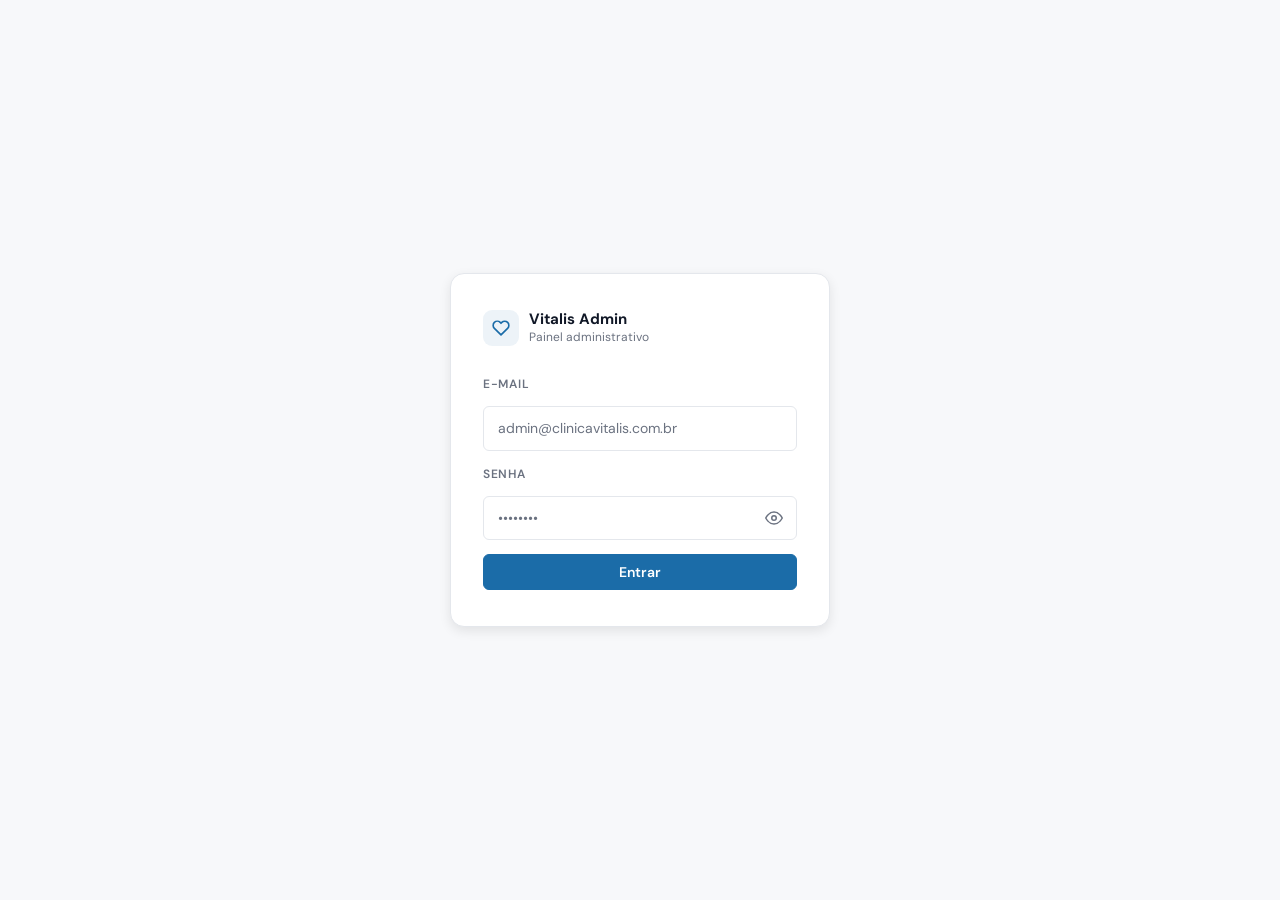
==== commit fac7db2b: "Redesign completo com novo design system vitalis.css - assets/css/vitalis.css: tokens DM Sans + DM S" ====
--- a/admin/index.html
+++ b/admin/index.html
@@ -1,258 +1,557 @@
 <!DOCTYPE html>
-<html lang="pt-BR">
+<html lang="pt-BR" data-theme="light">
 <head>
   <meta charset="UTF-8">
   <meta name="viewport" content="width=device-width, initial-scale=1.0">
   <title>Admin — Clínica Vitalis</title>
-  <link rel="preconnect" href="https://fonts.googleapis.com">
-  <link rel="preconnect" href="https://fonts.gstatic.com" crossorigin>
-  <link href="https://fonts.googleapis.com/css2?family=Inter:wght@400;500;600;700&display=swap" rel="stylesheet">
-  <link rel="stylesheet" href="admin.css">
+  <link rel="stylesheet" href="../assets/css/vitalis.css">
+  <style>
+    /* ---- Login ---- */
+    #login-screen {
+      min-height: 100vh;
+      display: flex;
+      align-items: center;
+      justify-content: center;
+      background: var(--bg-page);
+      padding: 24px;
+    }
+    .login-box {
+      background: var(--bg-surface);
+      border: 1px solid var(--border);
+      border-radius: var(--r-lg);
+      padding: 36px 32px;
+      width: 100%;
+      max-width: 380px;
+      box-shadow: var(--shadow-md);
+    }
+    .login-brand {
+      display: flex;
+      align-items: center;
+      gap: 10px;
+      margin-bottom: 28px;
+    }
+    .login-brand-icon {
+      width: 36px; height: 36px;
+      border-radius: 9px;
+      background: var(--accent-tint);
+      color: var(--accent);
+      display: flex; align-items: center; justify-content: center;
+    }
+    .login-brand-text h1 {
+      font-size: 15px;
+      font-weight: 700;
+      color: var(--text-primary);
+      line-height: 1.2;
+    }
+    .login-brand-text p {
+      font-size: 12px;
+      color: var(--text-muted);
+    }
+    .login-error {
+      background: var(--red-tint);
+      color: #991B1B;
+      border: 1px solid rgba(220,38,38,.15);
+      border-radius: var(--r-sm);
+      padding: 10px 14px;
+      font-size: 13px;
+      margin-bottom: 14px;
+    }
+    .pw-wrap { position: relative; }
+    .pw-wrap input { padding-right: 42px; }
+    .pw-toggle {
+      position: absolute; right: 10px; top: 50%; transform: translateY(-50%);
+      color: var(--text-muted); cursor: pointer; background: none; border: none;
+      padding: 4px; display: flex; align-items: center; transition: color .15s;
+    }
+    .pw-toggle:hover { color: var(--text-primary); }
+
+    /* ---- Inline form (modal profissional) ---- */
+    #modal-overlay {
+      position: fixed; inset: 0;
+      background: rgba(0,0,0,.40);
+      z-index: 600;
+      display: flex; align-items: center; justify-content: center;
+      padding: 24px;
+      backdrop-filter: blur(2px);
+    }
+  </style>
 </head>
 <body>
 
-  <!-- ===== LOGIN ===== -->
-  <div id="login-screen">
-    <div class="login-card">
-      <div class="login-logo">
-        <div class="login-icon">&#9829;</div>
-        <h1>Clínica Vitalis</h1>
-        <p>Painel Administrativo</p>
+<!-- ===== LOGIN ===== -->
+<div id="login-screen">
+  <div class="login-box">
+    <div class="login-brand">
+      <div class="login-brand-icon">
+        <svg width="18" height="18" viewBox="0 0 24 24" fill="none" stroke="currentColor" stroke-width="2.2" stroke-linecap="round" stroke-linejoin="round"><path d="M20.84 4.61a5.5 5.5 0 0 0-7.78 0L12 5.67l-1.06-1.06a5.5 5.5 0 0 0-7.78 7.78l1.06 1.06L12 21.23l7.78-7.78 1.06-1.06a5.5 5.5 0 0 0 0-7.78z"/></svg>
       </div>
-      <form id="login-form" autocomplete="off">
-        <div class="field">
-          <label for="login-email">E-mail</label>
-          <input type="email" id="login-email" placeholder="seu@email.com" required>
-        </div>
-        <div class="field">
-          <label for="login-password">Senha</label>
-          <div class="password-wrap">
-            <input type="password" id="login-password" placeholder="••••••••" required>
-            <button type="button" id="toggle-password" class="toggle-password" aria-label="Mostrar senha">
-              <svg id="icon-eye" xmlns="http://www.w3.org/2000/svg" width="18" height="18" viewBox="0 0 24 24" fill="none" stroke="currentColor" stroke-width="2" stroke-linecap="round" stroke-linejoin="round"><path d="M1 12s4-8 11-8 11 8 11 8-4 8-11 8-11-8-11-8z"/><circle cx="12" cy="12" r="3"/></svg>
-              <svg id="icon-eye-off" xmlns="http://www.w3.org/2000/svg" width="18" height="18" viewBox="0 0 24 24" fill="none" stroke="currentColor" stroke-width="2" stroke-linecap="round" stroke-linejoin="round" class="hidden"><path d="M17.94 17.94A10.07 10.07 0 0 1 12 20c-7 0-11-8-11-8a18.45 18.45 0 0 1 5.06-5.94"/><path d="M9.9 4.24A9.12 9.12 0 0 1 12 4c7 0 11 8 11 8a18.5 18.5 0 0 1-2.16 3.19"/><line x1="1" y1="1" x2="23" y2="23"/></svg>
-            </button>
-          </div>
-        </div>
-        <div id="login-error" class="login-error hidden"></div>
-        <button type="submit" id="login-btn" class="btn-primary btn-full">Entrar</button>
-      </form>
+      <div class="login-brand-text">
+        <h1>Vitalis Admin</h1>
+        <p>Painel administrativo</p>
+      </div>
     </div>
+
+    <form id="login-form">
+      <div class="field" style="margin-bottom:14px">
+        <label class="field-label" for="l-email">E-mail</label>
+        <input class="field-input" type="email" id="l-email" placeholder="admin@clinicavitalis.com.br" required>
+      </div>
+      <div class="field" style="margin-bottom:14px">
+        <label class="field-label" for="l-senha">Senha</label>
+        <div class="pw-wrap">
+          <input class="field-input" type="password" id="l-senha" placeholder="••••••••" required>
+          <button type="button" class="pw-toggle" id="pw-toggle" aria-label="Mostrar senha">
+            <svg id="eye-show" width="18" height="18" viewBox="0 0 24 24" fill="none" stroke="currentColor" stroke-width="2" stroke-linecap="round" stroke-linejoin="round"><path d="M1 12s4-8 11-8 11 8 11 8-4 8-11 8-11-8-11-8z"/><circle cx="12" cy="12" r="3"/></svg>
+            <svg id="eye-hide" width="18" height="18" viewBox="0 0 24 24" fill="none" stroke="currentColor" stroke-width="2" stroke-linecap="round" stroke-linejoin="round" class="hidden"><path d="M17.94 17.94A10.07 10.07 0 0 1 12 20c-7 0-11-8-11-8a18.45 18.45 0 0 1 5.06-5.94M9.9 4.24A9.12 9.12 0 0 1 12 4c7 0 11 8 11 8a18.5 18.5 0 0 1-2.16 3.19"/><line x1="1" y1="1" x2="23" y2="23"/></svg>
+          </button>
+        </div>
+      </div>
+      <div id="login-error" class="login-error hidden"></div>
+      <button type="submit" id="login-btn" class="btn btn-primary btn-full">Entrar</button>
+    </form>
   </div>
-
-  <!-- ===== APP ===== -->
-  <div id="app" class="hidden">
-
-    <!-- Backdrop mobile -->
-    <div class="sidebar-backdrop" id="sidebar-backdrop"></div>
-
-    <!-- Sidebar -->
-    <aside class="sidebar" id="sidebar">
-      <div class="sidebar-top">
-        <div class="sidebar-brand">
-          <span class="brand-icon">&#9829;</span>
-          <span class="brand-name">Vitalis</span>
-        </div>
-        <button class="sidebar-close" id="sidebar-close">&#10005;</button>
+</div>
+
+<!-- ===== APP ===== -->
+<div id="app" class="hidden">
+
+  <div class="sidebar-backdrop" id="sidebar-backdrop"></div>
+
+  <!-- SIDEBAR -->
+  <aside class="sidebar" id="sidebar">
+    <div class="sidebar-header">
+      <div class="sidebar-dot"></div>
+      <span class="sidebar-brand-text">Vitalis Admin</span>
+      <button class="sidebar-close-btn" id="sidebar-close" aria-label="Fechar menu">
+        <svg width="18" height="18" viewBox="0 0 24 24" fill="none" stroke="currentColor" stroke-width="2" stroke-linecap="round" stroke-linejoin="round"><line x1="18" y1="6" x2="6" y2="18"/><line x1="6" y1="6" x2="18" y2="18"/></svg>
+      </button>
+    </div>
+
+    <div class="sidebar-body">
+      <div class="sidebar-group">Geral</div>
+
+      <button class="sidebar-nav-item active" data-section="dashboard">
+        <svg width="16" height="16" viewBox="0 0 24 24" fill="none" stroke="currentColor" stroke-width="2" stroke-linecap="round" stroke-linejoin="round"><rect x="3" y="3" width="7" height="7"/><rect x="14" y="3" width="7" height="7"/><rect x="14" y="14" width="7" height="7"/><rect x="3" y="14" width="7" height="7"/></svg>
+        Dashboard
+      </button>
+
+      <button class="sidebar-nav-item" data-section="agenda">
+        <svg width="16" height="16" viewBox="0 0 24 24" fill="none" stroke="currentColor" stroke-width="2" stroke-linecap="round" stroke-linejoin="round"><rect x="3" y="4" width="18" height="18" rx="2" ry="2"/><line x1="16" y1="2" x2="16" y2="6"/><line x1="8" y1="2" x2="8" y2="6"/><line x1="3" y1="10" x2="21" y2="10"/></svg>
+        Agenda
+        <span class="sidebar-count hidden" id="count-agenda">0</span>
+      </button>
+
+      <button class="sidebar-nav-item" data-section="pacientes">
+        <svg width="16" height="16" viewBox="0 0 24 24" fill="none" stroke="currentColor" stroke-width="2" stroke-linecap="round" stroke-linejoin="round"><path d="M17 21v-2a4 4 0 0 0-4-4H5a4 4 0 0 0-4 4v2"/><circle cx="9" cy="7" r="4"/><path d="M23 21v-2a4 4 0 0 0-3-3.87"/><path d="M16 3.13a4 4 0 0 1 0 7.75"/></svg>
+        Pacientes
+      </button>
+
+      <div class="sidebar-group">Clínica</div>
+
+      <button class="sidebar-nav-item" data-section="profissionais">
+        <svg width="16" height="16" viewBox="0 0 24 24" fill="none" stroke="currentColor" stroke-width="2" stroke-linecap="round" stroke-linejoin="round"><path d="M20.84 4.61a5.5 5.5 0 0 0-7.78 0L12 5.67l-1.06-1.06a5.5 5.5 0 0 0-7.78 7.78l1.06 1.06L12 21.23l7.78-7.78 1.06-1.06a5.5 5.5 0 0 0 0-7.78z"/></svg>
+        Profissionais
+      </button>
+
+      <button class="sidebar-nav-item" data-section="especialidades">
+        <svg width="16" height="16" viewBox="0 0 24 24" fill="none" stroke="currentColor" stroke-width="2" stroke-linecap="round" stroke-linejoin="round"><circle cx="12" cy="12" r="10"/><line x1="12" y1="8" x2="12" y2="16"/><line x1="8" y1="12" x2="16" y2="12"/></svg>
+        Especialidades
+      </button>
+
+      <button class="sidebar-nav-item" data-section="avaliacoes">
+        <svg width="16" height="16" viewBox="0 0 24 24" fill="none" stroke="currentColor" stroke-width="2" stroke-linecap="round" stroke-linejoin="round"><polygon points="12 2 15.09 8.26 22 9.27 17 14.14 18.18 21.02 12 17.77 5.82 21.02 7 14.14 2 9.27 8.91 8.26 12 2"/></svg>
+        Avaliações
+        <span class="sidebar-count hidden" id="count-aval">0</span>
+      </button>
+
+      <div class="sidebar-group">Sistema</div>
+
+      <button class="sidebar-nav-item" data-section="configuracoes">
+        <svg width="16" height="16" viewBox="0 0 24 24" fill="none" stroke="currentColor" stroke-width="2" stroke-linecap="round" stroke-linejoin="round"><circle cx="12" cy="12" r="3"/><path d="M19.4 15a1.65 1.65 0 0 0 .33 1.82l.06.06a2 2 0 1 1-2.83 2.83l-.06-.06a1.65 1.65 0 0 0-1.82-.33 1.65 1.65 0 0 0-1 1.51V21a2 2 0 0 1-4 0v-.09A1.65 1.65 0 0 0 9 19.4a1.65 1.65 0 0 0-1.82.33l-.06.06a2 2 0 1 1-2.83-2.83l.06-.06A1.65 1.65 0 0 0 4.68 15a1.65 1.65 0 0 0-1.51-1H3a2 2 0 0 1 0-4h.09A1.65 1.65 0 0 0 4.6 9a1.65 1.65 0 0 0-.33-1.82l-.06-.06a2 2 0 1 1 2.83-2.83l.06.06A1.65 1.65 0 0 0 9 4.68a1.65 1.65 0 0 0 1-1.51V3a2 2 0 0 1 4 0v.09a1.65 1.65 0 0 0 1 1.51 1.65 1.65 0 0 0 1.82-.33l.06-.06a2 2 0 1 1 2.83 2.83l-.06.06A1.65 1.65 0 0 0 19.4 9a1.65 1.65 0 0 0 1.51 1H21a2 2 0 0 1 0 4h-.09a1.65 1.65 0 0 0-1.51 1z"/></svg>
+        Configurações
+      </button>
+
+      <a href="../index.html" class="sidebar-nav-item" style="color:var(--text-muted)">
+        <svg width="16" height="16" viewBox="0 0 24 24" fill="none" stroke="currentColor" stroke-width="2" stroke-linecap="round" stroke-linejoin="round"><path d="M3 9l9-7 9 7v11a2 2 0 0 1-2 2H5a2 2 0 0 1-2-2z"/><polyline points="9 22 9 12 15 12 15 22"/></svg>
+        Voltar ao site
+      </a>
+    </div>
+
+    <div class="sidebar-footer">
+      <!-- Theme toggle -->
+      <button class="sidebar-nav-item" id="admin-theme-toggle" style="justify-content:space-between">
+        <span class="flex items-center gap-8">
+          <svg id="adm-moon" width="16" height="16" viewBox="0 0 24 24" fill="none" stroke="currentColor" stroke-width="2" stroke-linecap="round" stroke-linejoin="round"><path d="M21 12.79A9 9 0 1 1 11.21 3 7 7 0 0 0 21 12.79z"/></svg>
+          <svg id="adm-sun"  width="16" height="16" viewBox="0 0 24 24" fill="none" stroke="currentColor" stroke-width="2" stroke-linecap="round" stroke-linejoin="round" style="display:none"><circle cx="12" cy="12" r="5"/><line x1="12" y1="1" x2="12" y2="3"/><line x1="12" y1="21" x2="12" y2="23"/><line x1="4.22" y1="4.22" x2="5.64" y2="5.64"/><line x1="18.36" y1="18.36" x2="19.78" y2="19.78"/><line x1="1" y1="12" x2="3" y2="12"/><line x1="21" y1="12" x2="23" y2="12"/><line x1="4.22" y1="19.78" x2="5.64" y2="18.36"/><line x1="18.36" y1="5.64" x2="19.78" y2="4.22"/></svg>
+          <span id="adm-theme-label">Modo escuro</span>
+        </span>
+      </button>
+
+      <!-- User row -->
+      <div class="sidebar-user-row">
+        <div class="avatar avatar-sm">AD</div>
+        <div class="sidebar-user-info">
+          <div class="sidebar-user-name">Administrador</div>
+          <div class="sidebar-user-role">Clínica Vitalis</div>
+        </div>
+        <button class="btn-icon" id="logout-btn" title="Sair" aria-label="Sair">
+          <svg width="16" height="16" viewBox="0 0 24 24" fill="none" stroke="currentColor" stroke-width="2" stroke-linecap="round" stroke-linejoin="round"><path d="M9 21H5a2 2 0 0 1-2-2V5a2 2 0 0 1 2-2h4"/><polyline points="16 17 21 12 16 7"/><line x1="21" y1="12" x2="9" y2="12"/></svg>
+        </button>
       </div>
-
-      <nav class="sidebar-nav">
-        <span class="nav-group-label">Geral</span>
-        <a href="#" class="nav-item active" data-section="overview">
-          <span class="nav-icon">&#9635;</span> Visão Geral
-        </a>
-
-        <span class="nav-group-label">Clínica</span>
-        <a href="#" class="nav-item" data-section="agendamentos">
-          <span class="nav-icon">&#128197;</span> Agendamentos
-          <span class="nav-badge hidden" id="badge-pendentes"></span>
-        </a>
-        <a href="#" class="nav-item" data-section="avaliacoes">
-          <span class="nav-icon">&#11088;</span> Avaliações
-        </a>
-        <a href="#" class="nav-item" data-section="contatos">
-          <span class="nav-icon">&#9993;</span> Mensagens
-          <span class="nav-badge hidden" id="badge-contatos"></span>
-        </a>
-      </nav>
-
-      <div class="sidebar-bottom">
-        <a href="../index.html" class="btn-logout">&#8592; Voltar ao site</a>
-        <button id="logout-btn" class="btn-logout">&#8594; Sair</button>
+    </div>
+  </aside>
+
+  <!-- MAIN -->
+  <div class="admin-main">
+    <header class="topbar">
+      <button class="topbar-menu-btn" id="menu-btn" aria-label="Abrir menu">
+        <svg width="20" height="20" viewBox="0 0 24 24" fill="none" stroke="currentColor" stroke-width="2" stroke-linecap="round" stroke-linejoin="round"><line x1="3" y1="12" x2="21" y2="12"/><line x1="3" y1="6" x2="21" y2="6"/><line x1="3" y1="18" x2="21" y2="18"/></svg>
+      </button>
+      <h2 class="topbar-title" id="topbar-title">Dashboard</h2>
+      <div class="topbar-actions">
+        <button class="btn btn-primary btn-sm" id="btn-refresh">
+          <svg width="13" height="13" viewBox="0 0 24 24" fill="none" stroke="currentColor" stroke-width="2.5" stroke-linecap="round" stroke-linejoin="round"><polyline points="23 4 23 10 17 10"/><path d="M20.49 15a9 9 0 1 1-2.12-9.36L23 10"/></svg>
+          Atualizar
+        </button>
       </div>
-    </aside>
-
-    <!-- Main -->
-    <div class="main-wrap">
-      <header class="topbar">
-        <button class="menu-btn" id="menu-btn">&#9776;</button>
-        <h2 id="page-title">Visão Geral</h2>
-        <span class="topbar-user">&#128100; Admin</span>
-      </header>
-
-      <main class="main">
-
-        <!-- OVERVIEW -->
-        <section id="section-overview" class="section active">
-          <div class="stats-grid" id="stats-grid">
-            <div class="stat-card stat-blue">
-              <div class="stat-label">
-                <span class="stat-icon">&#128197;</span>
-                Agendamentos Hoje
-              </div>
-              <div class="stat-value" id="stat-hoje">—</div>
-            </div>
-            <div class="stat-card stat-orange">
-              <div class="stat-label">
-                <span class="stat-icon">&#9200;</span>
-                Pendentes de Confirmação
-              </div>
-              <div class="stat-value" id="stat-pendentes">—</div>
-            </div>
-            <div class="stat-card stat-green">
-              <div class="stat-label">
-                <span class="stat-icon">&#11088;</span>
-                Total de Avaliações
-              </div>
-              <div class="stat-value" id="stat-avaliacoes">— <small id="stat-nota"></small></div>
-            </div>
-            <div class="stat-card stat-purple">
-              <div class="stat-label">
-                <span class="stat-icon">&#9993;</span>
-                Mensagens Novas
-              </div>
-              <div class="stat-value" id="stat-contatos">—</div>
-            </div>
-          </div>
-
-          <div class="card">
-            <div class="card-header">
-              <h3>Próximos Agendamentos</h3>
+    </header>
+
+    <div class="admin-content">
+
+      <!-- ======= DASHBOARD ======= -->
+      <section class="admin-section active" id="section-dashboard">
+
+        <div class="kpi-grid">
+          <div class="kpi-card">
+            <div class="kpi-top">
+              <div class="kpi-icon kpi-icon-blue">
+                <svg width="18" height="18" viewBox="0 0 24 24" fill="none" stroke="currentColor" stroke-width="2" stroke-linecap="round" stroke-linejoin="round"><rect x="3" y="4" width="18" height="18" rx="2" ry="2"/><line x1="16" y1="2" x2="16" y2="6"/><line x1="8" y1="2" x2="8" y2="6"/><line x1="3" y1="10" x2="21" y2="10"/></svg>
+              </div>
+              <span class="kpi-delta kpi-delta-up" id="kpi-delta-mes">—</span>
+            </div>
+            <div class="kpi-value" id="kpi-mes">—</div>
+            <div class="kpi-label">Consultas do mês</div>
+          </div>
+
+          <div class="kpi-card">
+            <div class="kpi-top">
+              <div class="kpi-icon kpi-icon-green">
+                <svg width="18" height="18" viewBox="0 0 24 24" fill="none" stroke="currentColor" stroke-width="2" stroke-linecap="round" stroke-linejoin="round"><path d="M17 21v-2a4 4 0 0 0-4-4H5a4 4 0 0 0-4 4v2"/><circle cx="9" cy="7" r="4"/><path d="M23 21v-2a4 4 0 0 0-3-3.87"/><path d="M16 3.13a4 4 0 0 1 0 7.75"/></svg>
+              </div>
+              <span class="kpi-delta kpi-delta-up">Ativo</span>
+            </div>
+            <div class="kpi-value" id="kpi-pacientes">—</div>
+            <div class="kpi-label">Pacientes ativos</div>
+          </div>
+
+          <div class="kpi-card">
+            <div class="kpi-top">
+              <div class="kpi-icon kpi-icon-amber">
+                <svg width="18" height="18" viewBox="0 0 24 24" fill="none" stroke="currentColor" stroke-width="2" stroke-linecap="round" stroke-linejoin="round"><circle cx="12" cy="12" r="10"/><polyline points="12 6 12 12 16 14"/></svg>
+              </div>
+              <span class="kpi-delta kpi-delta-up" id="kpi-delta-hoje">hoje</span>
+            </div>
+            <div class="kpi-value" id="kpi-hoje">—</div>
+            <div class="kpi-label">Consultas hoje</div>
+          </div>
+
+          <div class="kpi-card">
+            <div class="kpi-top">
+              <div class="kpi-icon kpi-icon-purple">
+                <svg width="18" height="18" viewBox="0 0 24 24" fill="none" stroke="currentColor" stroke-width="2" stroke-linecap="round" stroke-linejoin="round"><polygon points="12 2 15.09 8.26 22 9.27 17 14.14 18.18 21.02 12 17.77 5.82 21.02 7 14.14 2 9.27 8.91 8.26 12 2"/></svg>
+              </div>
+              <span class="kpi-delta kpi-delta-up" id="kpi-delta-nota">★</span>
+            </div>
+            <div class="kpi-value" id="kpi-nota">—</div>
+            <div class="kpi-label">Avaliação média</div>
+          </div>
+        </div>
+
+        <div class="dashboard-grid">
+          <!-- Tabela principal -->
+          <div class="card" style="padding:0">
+            <div class="card-header" style="padding:16px 20px">
+              <span class="card-title">Agendamentos do dia</span>
+              <span class="badge badge-accent" id="dash-hoje-count">0</span>
             </div>
             <div class="table-wrap">
-              <table id="table-proximos">
+              <table class="table">
                 <thead>
                   <tr>
                     <th>Paciente</th>
                     <th>Especialidade</th>
                     <th>Profissional</th>
-                    <th>Data</th>
                     <th>Horário</th>
                     <th>Status</th>
                   </tr>
                 </thead>
-                <tbody id="tbody-proximos">
-                  <tr><td colspan="6" class="empty">Carregando...</td></tr>
+                <tbody id="dash-table-body">
+                  <tr><td colspan="5" class="table-empty">Carregando...</td></tr>
                 </tbody>
               </table>
             </div>
           </div>
-        </section>
-
-        <!-- AGENDAMENTOS -->
-        <section id="section-agendamentos" class="section hidden">
-          <div class="filters-bar">
-            <input type="text" id="filter-search" placeholder="Buscar por nome, e-mail ou telefone..." class="filter-input">
-            <select id="filter-status" class="filter-select">
-              <option value="">Todos os status</option>
-              <option value="pendente">Pendente</option>
-              <option value="confirmado">Confirmado</option>
-              <option value="cancelado">Cancelado</option>
-            </select>
-            <button class="btn-secondary" id="btn-filtrar">Filtrar</button>
-          </div>
+
+          <!-- Lateral -->
+          <div style="display:flex;flex-direction:column;gap:16px">
+            <!-- Profissionais hoje -->
+            <div class="card" style="padding:0">
+              <div class="card-header" style="padding:14px 18px;margin-bottom:0;border-bottom:1px solid var(--border)">
+                <span class="card-title">Profissionais hoje</span>
+              </div>
+              <div style="padding:14px 18px">
+                <div class="mini-list" id="profs-hoje"></div>
+              </div>
+            </div>
+            <!-- Avaliações recentes -->
+            <div class="card" style="padding:0">
+              <div class="card-header" style="padding:14px 18px;margin-bottom:0;border-bottom:1px solid var(--border)">
+                <span class="card-title">Avaliações recentes</span>
+              </div>
+              <div style="padding:14px 18px">
+                <div class="mini-list" id="aval-recentes"></div>
+              </div>
+            </div>
+          </div>
+        </div>
+      </section>
+
+      <!-- ======= AGENDA ======= -->
+      <section class="admin-section" id="section-agenda">
+        <div class="flex items-center justify-between mb-16">
+          <h3 class="section-title" style="font-size:16px">Agenda de consultas</h3>
+        </div>
+
+        <div class="flex gap-12 mb-16" style="flex-wrap:wrap">
+          <div class="field" style="flex:1;min-width:140px">
+            <label class="field-label">Data</label>
+            <input class="field-input" type="date" id="ag-filter-data">
+          </div>
+          <div class="field" style="flex:1;min-width:160px">
+            <label class="field-label">Profissional</label>
+            <div class="select-wrap">
+              <select class="field-select" id="ag-filter-prof">
+                <option value="">Todos</option>
+                <option>Dr. Carlos Silva</option>
+                <option>Dra. Marina Costa</option>
+                <option>Dr. Fernando Oliveira</option>
+                <option>Dra. Ana Paula</option>
+                <option>Dr. Roberto Santos</option>
+                <option>Dra. Juliana Martins</option>
+              </select>
+            </div>
+          </div>
+          <div class="field" style="flex:1;min-width:140px">
+            <label class="field-label">Status</label>
+            <div class="select-wrap">
+              <select class="field-select" id="ag-filter-status">
+                <option value="">Todos</option>
+                <option value="pendente">Pendente</option>
+                <option value="confirmado">Confirmado</option>
+                <option value="cancelado">Cancelado</option>
+              </select>
+            </div>
+          </div>
+          <div class="field" style="align-self:flex-end">
+            <button class="btn btn-ghost" id="ag-filter-btn">Filtrar</button>
+          </div>
+        </div>
+
+        <div class="card" style="padding:0">
+          <div class="table-wrap">
+            <table class="table">
+              <thead>
+                <tr>
+                  <th>Horário</th>
+                  <th>Paciente</th>
+                  <th>Especialidade</th>
+                  <th>Profissional</th>
+                  <th>Status</th>
+                  <th>Ações</th>
+                </tr>
+              </thead>
+              <tbody id="ag-tbody"></tbody>
+            </table>
+          </div>
+        </div>
+      </section>
+
+      <!-- ======= PACIENTES ======= -->
+      <section class="admin-section" id="section-pacientes">
+        <div class="flex items-center justify-between mb-16">
+          <h3 class="section-title" style="font-size:16px">Pacientes</h3>
+        </div>
+        <div class="flex gap-12 mb-16">
+          <input class="field-input" type="text" id="pac-search" placeholder="Buscar por nome ou CPF..." style="max-width:360px">
+          <button class="btn btn-ghost" id="pac-search-btn">Buscar</button>
+        </div>
+        <div class="card" style="padding:0">
+          <div class="table-wrap">
+            <table class="table">
+              <thead>
+                <tr>
+                  <th>Paciente</th>
+                  <th>Contato</th>
+                  <th>Última consulta</th>
+                  <th>Especialidade</th>
+                  <th>Status</th>
+                  <th>Ações</th>
+                </tr>
+              </thead>
+              <tbody id="pac-tbody"></tbody>
+            </table>
+          </div>
+        </div>
+      </section>
+
+      <!-- ======= PROFISSIONAIS ======= -->
+      <section class="admin-section" id="section-profissionais">
+        <div class="flex items-center justify-between mb-16">
+          <h3 class="section-title" style="font-size:16px">Profissionais</h3>
+          <button class="btn btn-primary btn-sm" id="btn-add-prof">
+            <svg width="14" height="14" viewBox="0 0 24 24" fill="none" stroke="currentColor" stroke-width="2.5" stroke-linecap="round" stroke-linejoin="round"><line x1="12" y1="5" x2="12" y2="19"/><line x1="5" y1="12" x2="19" y2="12"/></svg>
+            Adicionar profissional
+          </button>
+        </div>
+        <div class="card" style="padding:0">
+          <div class="table-wrap">
+            <table class="table">
+              <thead>
+                <tr>
+                  <th>Nome</th>
+                  <th>Especialidade</th>
+                  <th>Registro</th>
+                  <th>Consultas no mês</th>
+                  <th>Status</th>
+                  <th>Ações</th>
+                </tr>
+              </thead>
+              <tbody id="prof-tbody"></tbody>
+            </table>
+          </div>
+        </div>
+      </section>
+
+      <!-- ======= ESPECIALIDADES ======= -->
+      <section class="admin-section" id="section-especialidades">
+        <div class="flex items-center justify-between mb-16">
+          <h3 class="section-title" style="font-size:16px">Especialidades</h3>
+        </div>
+        <div class="card" style="padding:0">
+          <div class="table-wrap">
+            <table class="table">
+              <thead>
+                <tr>
+                  <th>Especialidade</th>
+                  <th>Profissional responsável</th>
+                  <th>Consultas no mês</th>
+                  <th>Status</th>
+                </tr>
+              </thead>
+              <tbody id="esp-tbody"></tbody>
+            </table>
+          </div>
+        </div>
+      </section>
+
+      <!-- ======= AVALIAÇÕES ======= -->
+      <section class="admin-section" id="section-avaliacoes">
+        <div class="kpi-grid" style="grid-template-columns:repeat(3,1fr);margin-bottom:20px">
+          <div class="kpi-card">
+            <div class="kpi-top">
+              <div class="kpi-icon kpi-icon-amber">
+                <svg width="18" height="18" viewBox="0 0 24 24" fill="none" stroke="currentColor" stroke-width="2" stroke-linecap="round" stroke-linejoin="round"><polygon points="12 2 15.09 8.26 22 9.27 17 14.14 18.18 21.02 12 17.77 5.82 21.02 7 14.14 2 9.27 8.91 8.26 12 2"/></svg>
+              </div>
+            </div>
+            <div class="kpi-value" id="av-kpi-media">—</div>
+            <div class="kpi-label">Média geral</div>
+          </div>
+          <div class="kpi-card">
+            <div class="kpi-top">
+              <div class="kpi-icon kpi-icon-blue">
+                <svg width="18" height="18" viewBox="0 0 24 24" fill="none" stroke="currentColor" stroke-width="2" stroke-linecap="round" stroke-linejoin="round"><path d="M21 15a2 2 0 0 1-2 2H7l-4 4V5a2 2 0 0 1 2-2h14a2 2 0 0 1 2 2z"/></svg>
+              </div>
+            </div>
+            <div class="kpi-value" id="av-kpi-total">—</div>
+            <div class="kpi-label">Total de avaliações</div>
+          </div>
+          <div class="kpi-card">
+            <div class="kpi-top">
+              <div class="kpi-icon kpi-icon-green">
+                <svg width="18" height="18" viewBox="0 0 24 24" fill="none" stroke="currentColor" stroke-width="2" stroke-linecap="round" stroke-linejoin="round"><polyline points="23 6 13.5 15.5 8.5 10.5 1 18"/><polyline points="17 6 23 6 23 12"/></svg>
+              </div>
+            </div>
+            <div class="kpi-value" id="av-kpi-semana">—</div>
+            <div class="kpi-label">Novas esta semana</div>
+          </div>
+        </div>
+
+        <div class="card" style="padding:0">
+          <div class="table-wrap">
+            <table class="table">
+              <thead>
+                <tr>
+                  <th>Paciente</th>
+                  <th>Nota</th>
+                  <th>Comentário</th>
+                  <th>Data</th>
+                  <th>Status</th>
+                  <th>Ações</th>
+                </tr>
+              </thead>
+              <tbody id="av-tbody"></tbody>
+            </table>
+          </div>
+        </div>
+      </section>
+
+      <!-- ======= CONFIGURAÇÕES ======= -->
+      <section class="admin-section" id="section-configuracoes">
+        <div class="flex items-center justify-between mb-16">
+          <h3 class="section-title" style="font-size:16px">Configurações</h3>
+        </div>
+        <div class="grid-2" style="gap:24px;align-items:start">
+
           <div class="card">
-            <div class="table-wrap">
-              <table>
-                <thead>
-                  <tr>
-                    <th>Paciente</th>
-                    <th>Especialidade</th>
-                    <th>Profissional</th>
-                    <th>Data / Hora</th>
-                    <th>Telefone</th>
-                    <th>Status</th>
-                    <th>Ações</th>
-                  </tr>
-                </thead>
-                <tbody id="tbody-agendamentos">
-                  <tr><td colspan="7" class="empty">Carregando...</td></tr>
-                </tbody>
-              </table>
-            </div>
-          </div>
-        </section>
-
-        <!-- AVALIAÇÕES -->
-        <section id="section-avaliacoes" class="section hidden">
+            <div class="card-header"><span class="card-title">Dados da clínica</span></div>
+            <div class="form-grid" style="gap:16px">
+              <div class="field"><label class="field-label">Nome da clínica</label><input class="field-input" type="text" id="cfg-nome" value="Clínica Vitalis"></div>
+              <div class="field"><label class="field-label">Telefone</label><input class="field-input" type="text" id="cfg-tel" value="(11) 3456-7890"></div>
+              <div class="field"><label class="field-label">E-mail</label><input class="field-input" type="email" id="cfg-email" value="contato@clinicavitalis.com.br"></div>
+              <div class="field"><label class="field-label">Endereço</label><input class="field-input" type="text" id="cfg-end" value="Av. Paulista, 1000 — São Paulo, SP"></div>
+              <button class="btn btn-primary" id="cfg-save-btn">Salvar alterações</button>
+            </div>
+          </div>
+
           <div class="card">
-            <div class="table-wrap">
-              <table>
-                <thead>
-                  <tr>
-                    <th>Nome</th>
-                    <th>Nota</th>
-                    <th>Comentário</th>
-                    <th>Data</th>
-                    <th>Status</th>
-                    <th>Ações</th>
-                  </tr>
-                </thead>
-                <tbody id="tbody-avaliacoes">
-                  <tr><td colspan="6" class="empty">Carregando...</td></tr>
-                </tbody>
-              </table>
-            </div>
-          </div>
-        </section>
-
-        <!-- MENSAGENS / CONTATOS -->
-        <section id="section-contatos" class="section hidden">
-          <div class="filters-bar">
-            <select id="filter-lido" class="filter-select">
-              <option value="">Todas as mensagens</option>
-              <option value="0">Não lidas</option>
-              <option value="1">Lidas</option>
-            </select>
-          </div>
-          <div class="card">
-            <div class="table-wrap">
-              <table>
-                <thead>
-                  <tr>
-                    <th>Nome</th>
-                    <th>E-mail</th>
-                    <th>Telefone</th>
-                    <th>Mensagem</th>
-                    <th>Data</th>
-                    <th>Status</th>
-                    <th>Ações</th>
-                  </tr>
-                </thead>
-                <tbody id="tbody-contatos">
-                  <tr><td colspan="7" class="empty">Carregando...</td></tr>
-                </tbody>
-              </table>
-            </div>
-          </div>
-        </section>
-
-      </main>
+            <div class="card-header"><span class="card-title">Horários de funcionamento</span></div>
+            <div id="horarios-wrap"></div>
+          </div>
+
+        </div>
+      </section>
+
+    </div><!-- /admin-content -->
+  </div><!-- /admin-main -->
+</div><!-- /app -->
+
+<!-- MODAL -->
+<div id="modal-overlay" class="hidden">
+  <div class="modal">
+    <div class="modal-header">
+      <span class="modal-title" id="modal-title">Modal</span>
+      <button class="modal-close" id="modal-close">
+        <svg width="16" height="16" viewBox="0 0 24 24" fill="none" stroke="currentColor" stroke-width="2" stroke-linecap="round" stroke-linejoin="round"><line x1="18" y1="6" x2="6" y2="18"/><line x1="6" y1="6" x2="18" y2="18"/></svg>
+      </button>
     </div>
+    <div id="modal-body"></div>
   </div>
-
-  <!-- ===== MODAL ===== -->
-  <div id="modal" class="modal-overlay hidden">
-    <div class="modal-box">
-      <button class="modal-close" id="modal-close">&#10005;</button>
-      <div id="modal-body"></div>
-    </div>
-  </div>
-
-  <!-- ===== TOASTS ===== -->
-  <div id="toasts"></div>
-
-  <script src="../vitalis-db.js"></script>
-  <script src="admin.js"></script>
+</div>
+
+<!-- Toasts -->
+<div class="toasts-container" id="toasts"></div>
+
+<script src="../vitalis-db.js"></script>
+<script src="vitalis-admin.js"></script>
 </body>
 </html>
--- a/assets/css/vitalis.css
+++ b/assets/css/vitalis.css
@@ -0,0 +1,1617 @@
+/* ================================================================
+   VITALIS.CSS — Design System Global
+   Clínica Vitalis
+   Corpo: DM Sans | Títulos de seção: DM Serif Display
+================================================================ */
+
+@import url('https://fonts.googleapis.com/css2?family=DM+Sans:ital,opsz,wght@0,9..40,300;0,9..40,400;0,9..40,500;0,9..40,600;0,9..40,700;1,9..40,400&family=DM+Serif+Display:ital@0;1&display=swap');
+
+/* ================================================================
+   TOKENS — MODO CLARO
+================================================================ */
+:root {
+  --bg-page:        #F7F8FA;
+  --bg-surface:     #FFFFFF;
+  --bg-subtle:      #F0F2F5;
+  --border:         #E4E7EC;
+  --border-hover:   #C8CDD8;
+
+  --accent:         #1B6CA8;
+  --accent-tint:    rgba(27, 108, 168, 0.08);
+
+  --text-primary:   #111827;
+  --text-secondary: #374151;
+  --text-muted:     #6B7280;
+
+  --green:          #0D9488;
+  --green-tint:     rgba(13, 148, 136, 0.10);
+  --amber:          #D97706;
+  --amber-tint:     rgba(217, 119, 6, 0.10);
+  --red:            #DC2626;
+  --red-tint:       rgba(220, 38, 38, 0.08);
+  --purple:         #7C3AED;
+  --purple-tint:    rgba(124, 58, 237, 0.08);
+
+  --r-sm:           6px;
+  --r-card:         10px;
+  --r-lg:           14px;
+
+  --shadow-card:    0 1px 3px rgba(0, 0, 0, 0.07);
+  --shadow-md:      0 4px 12px rgba(0, 0, 0, 0.09);
+
+  --font-body:      'DM Sans', -apple-system, BlinkMacSystemFont, 'Segoe UI', sans-serif;
+  --font-display:   'DM Serif Display', Georgia, 'Times New Roman', serif;
+
+  --sidebar-w:      248px;
+  --topbar-h:       60px;
+  --nav-h:          64px;
+}
+
+/* ================================================================
+   MODO ESCURO — [data-theme="dark"]
+================================================================ */
+[data-theme="dark"] {
+  --bg-page:        #0F1117;
+  --bg-surface:     #181C24;
+  --bg-subtle:      #252A36;
+  --border:         #2A2F3E;
+  --border-hover:   #3A4155;
+
+  --accent:         #4A9FD4;
+  --accent-tint:    rgba(74, 159, 212, 0.12);
+
+  --text-primary:   #F1F3F7;
+  --text-secondary: #C8CEDB;
+  --text-muted:     #8B93A7;
+
+  --shadow-card:    0 1px 3px rgba(0, 0, 0, 0.30);
+  --shadow-md:      0 4px 12px rgba(0, 0, 0, 0.35);
+}
+
+[data-theme="dark"] .badge-green { color: #34D399; }
+[data-theme="dark"] .badge-amber { color: #FCD34D; }
+[data-theme="dark"] .badge-red   { color: #FCA5A5; }
+
+/* ================================================================
+   RESET
+================================================================ */
+*, *::before, *::after { box-sizing: border-box; margin: 0; padding: 0; }
+
+html { font-size: 15px; scroll-behavior: smooth; }
+
+body {
+  font-family: var(--font-body);
+  font-size: 15px;
+  line-height: 1.6;
+  color: var(--text-primary);
+  background: var(--bg-page);
+  -webkit-font-smoothing: antialiased;
+  -moz-osx-font-smoothing: grayscale;
+}
+
+a { color: inherit; text-decoration: none; }
+img { display: block; max-width: 100%; }
+button { cursor: pointer; border: none; background: none; font: inherit; color: inherit; }
+input, select, textarea { font: inherit; color: inherit; }
+table { border-collapse: collapse; width: 100%; }
+ul, ol { list-style: none; }
+svg { display: block; }
+
+/* ================================================================
+   TIPOGRAFIA
+================================================================ */
+.display-title {
+  font-family: var(--font-display);
+  font-size: clamp(32px, 4.5vw, 50px);
+  font-weight: 400;
+  line-height: 1.12;
+  letter-spacing: -0.02em;
+  color: var(--text-primary);
+}
+
+.page-title {
+  font-family: var(--font-display);
+  font-size: 28px;
+  font-weight: 400;
+  color: var(--text-primary);
+  line-height: 1.25;
+  letter-spacing: -0.01em;
+}
+
+.section-title {
+  font-size: 22px;
+  font-weight: 600;
+  color: var(--text-primary);
+  letter-spacing: -0.02em;
+}
+
+.body-text { font-size: 15px; color: var(--text-secondary); line-height: 1.7; }
+
+/* Label de campo — 12px uppercase */
+.field-label {
+  display: block;
+  font-size: 12px;
+  font-weight: 600;
+  text-transform: uppercase;
+  letter-spacing: 0.06em;
+  color: var(--text-muted);
+  margin-bottom: 6px;
+}
+
+/* ================================================================
+   LAYOUT
+================================================================ */
+.container {
+  width: 100%;
+  max-width: 1200px;
+  margin: 0 auto;
+  padding: 0 24px;
+}
+
+.container-sm  { max-width: 720px; margin: 0 auto; padding: 0 24px; }
+.container-lg  { max-width: 1400px; margin: 0 auto; padding: 0 24px; }
+
+.hidden { display: none !important; }
+.text-center { text-align: center; }
+
+/* ================================================================
+   NAVEGAÇÃO — site público
+================================================================ */
+.nav {
+  position: sticky;
+  top: 0;
+  z-index: 300;
+  background: var(--bg-surface);
+  border-bottom: 1px solid var(--border);
+  height: var(--nav-h);
+  display: flex;
+  align-items: center;
+}
+
+.nav-inner {
+  display: flex;
+  align-items: center;
+  gap: 32px;
+  max-width: 1200px;
+  margin: 0 auto;
+  padding: 0 24px;
+  width: 100%;
+}
+
+.nav-logo {
+  display: flex;
+  align-items: center;
+  gap: 10px;
+  font-size: 16px;
+  font-weight: 700;
+  color: var(--text-primary);
+  letter-spacing: -0.02em;
+  flex-shrink: 0;
+  text-decoration: none;
+}
+
+.nav-logo-icon {
+  width: 32px;
+  height: 32px;
+  background: var(--accent-tint);
+  border-radius: 8px;
+  display: flex;
+  align-items: center;
+  justify-content: center;
+  color: var(--accent);
+  flex-shrink: 0;
+}
+
+.nav-links {
+  display: flex;
+  align-items: center;
+  gap: 2px;
+  flex: 1;
+  justify-content: center;
+}
+
+.nav-link {
+  padding: 7px 14px;
+  border-radius: var(--r-sm);
+  font-size: 14px;
+  font-weight: 500;
+  color: var(--text-secondary);
+  transition: background 0.15s, color 0.15s;
+}
+
+.nav-link:hover, .nav-link.active {
+  background: var(--bg-subtle);
+  color: var(--text-primary);
+}
+
+.nav-actions {
+  display: flex;
+  align-items: center;
+  gap: 10px;
+  flex-shrink: 0;
+}
+
+.nav-hamburger {
+  display: none;
+  flex-direction: column;
+  gap: 5px;
+  padding: 6px;
+  border-radius: var(--r-sm);
+  cursor: pointer;
+  background: none;
+  border: none;
+}
+
+.nav-hamburger span {
+  display: block;
+  width: 20px;
+  height: 2px;
+  background: var(--text-primary);
+  border-radius: 2px;
+}
+
+.nav-mobile {
+  display: none;
+  position: fixed;
+  top: var(--nav-h);
+  left: 0;
+  right: 0;
+  background: var(--bg-surface);
+  border-bottom: 1px solid var(--border);
+  padding: 12px 24px;
+  flex-direction: column;
+  gap: 4px;
+  z-index: 299;
+  box-shadow: var(--shadow-md);
+}
+
+.nav-mobile.open { display: flex; }
+
+.nav-mobile .nav-link { width: 100%; }
+
+/* ================================================================
+   THEME TOGGLE
+================================================================ */
+.theme-toggle {
+  width: 36px;
+  height: 36px;
+  border-radius: var(--r-sm);
+  display: flex;
+  align-items: center;
+  justify-content: center;
+  background: var(--bg-subtle);
+  border: 1px solid var(--border);
+  cursor: pointer;
+  color: var(--text-muted);
+  transition: color 0.15s, border-color 0.15s;
+}
+
+.theme-toggle:hover {
+  color: var(--text-primary);
+  border-color: var(--border-hover);
+}
+
+/* ================================================================
+   BOTÕES
+================================================================ */
+.btn {
+  display: inline-flex;
+  align-items: center;
+  justify-content: center;
+  gap: 8px;
+  padding: 10px 20px;
+  border-radius: var(--r-sm);
+  font-size: 14px;
+  font-weight: 600;
+  line-height: 1;
+  transition: background 0.15s, border-color 0.15s, color 0.15s, opacity 0.15s;
+  white-space: nowrap;
+  cursor: pointer;
+  border: 1.5px solid transparent;
+  text-decoration: none;
+}
+
+.btn-primary {
+  background: var(--accent);
+  color: #fff;
+  border-color: var(--accent);
+}
+.btn-primary:hover { opacity: 0.88; }
+.btn-primary:disabled { opacity: 0.5; cursor: not-allowed; }
+
+.btn-secondary {
+  background: transparent;
+  color: var(--accent);
+  border-color: var(--accent);
+}
+.btn-secondary:hover { background: var(--accent-tint); }
+
+.btn-ghost {
+  background: transparent;
+  color: var(--text-secondary);
+  border-color: var(--border);
+}
+.btn-ghost:hover { background: var(--bg-subtle); border-color: var(--border-hover); }
+
+.btn-danger {
+  background: var(--red-tint);
+  color: var(--red);
+  border-color: transparent;
+}
+.btn-danger:hover { background: rgba(220,38,38,.14); }
+
+.btn-success {
+  background: var(--green-tint);
+  color: var(--green);
+  border-color: transparent;
+}
+.btn-success:hover { background: rgba(13,148,136,.16); }
+
+.btn-sm  { padding: 6px 12px; font-size: 12px; }
+.btn-lg  { padding: 13px 28px; font-size: 15px; }
+.btn-full { width: 100%; }
+
+.btn-icon {
+  display: inline-flex;
+  align-items: center;
+  justify-content: center;
+  width: 32px;
+  height: 32px;
+  border-radius: var(--r-sm);
+  color: var(--text-muted);
+  transition: background 0.12s, color 0.12s;
+  border: none;
+  background: none;
+  cursor: pointer;
+  flex-shrink: 0;
+}
+
+.btn-icon:hover {
+  background: var(--bg-subtle);
+  color: var(--text-primary);
+}
+
+/* ================================================================
+   CARDS
+================================================================ */
+.card {
+  background: var(--bg-surface);
+  border: 1px solid var(--border);
+  border-radius: var(--r-card);
+  padding: 24px;
+  box-shadow: var(--shadow-card);
+}
+
+.card-sm { padding: 16px; }
+
+.card-header {
+  display: flex;
+  align-items: center;
+  justify-content: space-between;
+  padding-bottom: 16px;
+  border-bottom: 1px solid var(--border);
+  margin-bottom: 20px;
+}
+
+.card-title {
+  font-size: 14px;
+  font-weight: 700;
+  color: var(--text-primary);
+}
+
+/* ================================================================
+   INPUTS / FORMULÁRIOS
+================================================================ */
+.field { display: flex; flex-direction: column; gap: 6px; }
+
+.field-input,
+.field-select,
+.field-textarea {
+  width: 100%;
+  padding: 10px 14px;
+  border: 1.5px solid var(--border);
+  border-radius: var(--r-sm);
+  background: var(--bg-surface);
+  color: var(--text-primary);
+  font-size: 14px;
+  transition: border-color 0.15s, box-shadow 0.15s;
+  outline: none;
+  -webkit-appearance: none;
+  appearance: none;
+}
+
+.field-input::placeholder, .field-textarea::placeholder { color: var(--text-muted); }
+
+.field-input:focus, .field-select:focus, .field-textarea:focus {
+  border-color: var(--accent);
+  box-shadow: 0 0 0 3px var(--accent-tint);
+}
+
+.field-textarea { resize: vertical; min-height: 100px; }
+
+.select-wrap { position: relative; }
+
+.select-wrap::after {
+  content: '';
+  position: absolute;
+  right: 14px;
+  top: 50%;
+  transform: translateY(-50%);
+  width: 0; height: 0;
+  border-left: 4px solid transparent;
+  border-right: 4px solid transparent;
+  border-top: 5px solid var(--text-muted);
+  pointer-events: none;
+}
+
+.select-wrap .field-select { padding-right: 36px; }
+
+.form-grid { display: grid; gap: 16px; }
+.form-grid-2 { grid-template-columns: 1fr 1fr; gap: 16px; }
+
+.checkbox-wrap {
+  display: flex;
+  align-items: center;
+  gap: 10px;
+  cursor: pointer;
+}
+
+.checkbox-wrap input[type="checkbox"] {
+  width: 18px;
+  height: 18px;
+  accent-color: var(--accent);
+  cursor: pointer;
+  flex-shrink: 0;
+}
+
+.checkbox-label { font-size: 14px; color: var(--text-secondary); }
+
+/* ================================================================
+   BADGES
+================================================================ */
+.badge {
+  display: inline-flex;
+  align-items: center;
+  padding: 3px 10px;
+  border-radius: 20px;
+  font-size: 12px;
+  font-weight: 600;
+  letter-spacing: 0.01em;
+  white-space: nowrap;
+}
+
+.badge-green  { background: var(--green-tint);  color: #065F46; }
+.badge-amber  { background: var(--amber-tint);  color: #92400E; }
+.badge-red    { background: var(--red-tint);    color: #991B1B; }
+.badge-accent { background: var(--accent-tint); color: var(--accent); }
+.badge-muted  { background: var(--bg-subtle);   color: var(--text-muted); }
+.badge-purple { background: var(--purple-tint); color: var(--purple); }
+
+/* ================================================================
+   AVATAR
+================================================================ */
+.avatar {
+  display: inline-flex;
+  align-items: center;
+  justify-content: center;
+  border-radius: 50%;
+  background: var(--accent-tint);
+  color: var(--accent);
+  font-weight: 700;
+  letter-spacing: -0.02em;
+  flex-shrink: 0;
+  width: 36px;
+  height: 36px;
+  font-size: 13px;
+}
+
+.avatar-lg  { width: 56px; height: 56px; font-size: 18px; }
+.avatar-sm  { width: 28px; height: 28px; font-size: 11px; }
+.avatar-xl  { width: 72px; height: 72px; font-size: 24px; }
+
+.avatar-row { display: flex; align-items: center; gap: 10px; }
+
+.avatar-green  { background: var(--green-tint);  color: var(--green); }
+.avatar-amber  { background: var(--amber-tint);  color: var(--amber); }
+.avatar-purple { background: var(--purple-tint); color: var(--purple); }
+
+/* ================================================================
+   TABELAS
+================================================================ */
+.table-wrap { overflow-x: auto; }
+
+.table { width: 100%; border-collapse: collapse; }
+
+.table th {
+  text-align: left;
+  padding: 10px 16px;
+  font-size: 11px;
+  font-weight: 600;
+  text-transform: uppercase;
+  letter-spacing: 0.07em;
+  color: var(--text-muted);
+  background: var(--bg-page);
+  border-bottom: 1px solid var(--border);
+  white-space: nowrap;
+}
+
+.table td {
+  padding: 13px 16px;
+  border-bottom: 1px solid var(--border);
+  color: var(--text-secondary);
+  font-size: 14px;
+  vertical-align: middle;
+}
+
+.table tr:last-child td { border-bottom: none; }
+.table tbody tr:hover td { background: var(--bg-page); }
+
+.table-empty {
+  text-align: center;
+  padding: 48px 16px;
+  color: var(--text-muted);
+  font-size: 14px;
+}
+
+.table-actions { display: flex; gap: 4px; }
+
+/* ================================================================
+   ESTRELAS SVG
+================================================================ */
+.stars-row {
+  display: inline-flex;
+  gap: 2px;
+  color: var(--amber);
+}
+
+/* ================================================================
+   MODAL
+================================================================ */
+.modal-overlay {
+  position: fixed;
+  inset: 0;
+  background: rgba(0, 0, 0, 0.40);
+  z-index: 600;
+  display: flex;
+  align-items: center;
+  justify-content: center;
+  padding: 24px;
+  backdrop-filter: blur(2px);
+}
+
+.modal {
+  background: var(--bg-surface);
+  border: 1px solid var(--border);
+  border-radius: var(--r-lg);
+  padding: 28px;
+  width: 100%;
+  max-width: 560px;
+  max-height: 88vh;
+  overflow-y: auto;
+  box-shadow: var(--shadow-md);
+  position: relative;
+}
+
+.modal-header {
+  display: flex;
+  align-items: center;
+  justify-content: space-between;
+  margin-bottom: 20px;
+}
+
+.modal-title {
+  font-size: 16px;
+  font-weight: 700;
+  color: var(--text-primary);
+}
+
+.modal-close {
+  width: 28px; height: 28px;
+  border-radius: var(--r-sm);
+  display: flex;
+  align-items: center;
+  justify-content: center;
+  color: var(--text-muted);
+  background: none; border: none; cursor: pointer;
+  transition: background 0.12s, color 0.12s;
+}
+
+.modal-close:hover { background: var(--bg-subtle); color: var(--text-primary); }
+
+/* ================================================================
+   TOASTS
+================================================================ */
+.toasts-container {
+  position: fixed;
+  bottom: 20px;
+  right: 20px;
+  z-index: 999;
+  display: flex;
+  flex-direction: column;
+  gap: 8px;
+  pointer-events: none;
+}
+
+.toast {
+  padding: 12px 18px;
+  border-radius: var(--r-sm);
+  font-size: 13px;
+  font-weight: 600;
+  color: #fff;
+  min-width: 240px;
+  max-width: 360px;
+  box-shadow: 0 2px 8px rgba(0,0,0,.18);
+  opacity: 0;
+  transform: translateX(12px);
+  transition: opacity 0.2s, transform 0.2s;
+  pointer-events: auto;
+}
+
+.toast.show { opacity: 1; transform: translateX(0); }
+.toast-success { background: #059669; }
+.toast-error   { background: var(--red); }
+.toast-info    { background: var(--accent); }
+
+/* ================================================================
+   STEPPER — fluxo de agendamento
+================================================================ */
+.stepper {
+  display: flex;
+  align-items: center;
+  margin-bottom: 36px;
+}
+
+.stepper-step {
+  display: flex;
+  align-items: center;
+  flex: 1;
+}
+
+.step-circle {
+  width: 34px; height: 34px;
+  border-radius: 50%;
+  border: 2px solid var(--border);
+  background: var(--bg-surface);
+  color: var(--text-muted);
+  font-size: 13px;
+  font-weight: 700;
+  display: flex; align-items: center; justify-content: center;
+  flex-shrink: 0;
+  transition: all 0.2s;
+  position: relative;
+  z-index: 1;
+}
+
+.stepper-step.active  .step-circle { border-color: var(--accent); background: var(--accent); color: #fff; }
+.stepper-step.done    .step-circle { border-color: var(--green);  background: var(--green);  color: #fff; }
+
+.step-info { margin-left: 10px; }
+.step-num  { font-size: 11px; font-weight: 600; text-transform: uppercase; letter-spacing: .05em; color: var(--text-muted); }
+.step-name { font-size: 13px; font-weight: 600; color: var(--text-muted); }
+
+.stepper-step.active  .step-name  { color: var(--accent); }
+.stepper-step.active  .step-num   { color: var(--accent); }
+.stepper-step.done    .step-name  { color: var(--green); }
+
+.stepper-line {
+  flex: 1;
+  height: 2px;
+  background: var(--border);
+  margin: 0 10px;
+  transition: background 0.2s;
+}
+
+.stepper-line.done { background: var(--green); }
+
+/* ================================================================
+   GRADE DE DATAS — agendamento
+================================================================ */
+.date-grid {
+  display: grid;
+  grid-template-columns: repeat(7, 1fr);
+  gap: 8px;
+}
+
+.date-btn {
+  display: flex;
+  flex-direction: column;
+  align-items: center;
+  padding: 10px 4px;
+  border-radius: var(--r-sm);
+  border: 1.5px solid var(--border);
+  background: var(--bg-surface);
+  cursor: pointer;
+  transition: all 0.15s;
+  gap: 2px;
+}
+
+.date-btn:hover:not(:disabled) {
+  border-color: var(--accent);
+  background: var(--accent-tint);
+}
+
+.date-btn.selected {
+  border-color: var(--accent);
+  background: var(--accent);
+}
+
+.date-btn.selected .date-dow,
+.date-btn.selected .date-num { color: #fff; }
+
+.date-btn:disabled { opacity: 0.38; cursor: not-allowed; }
+
+.date-dow {
+  font-size: 10px;
+  font-weight: 600;
+  text-transform: uppercase;
+  letter-spacing: 0.05em;
+  color: var(--text-muted);
+}
+
+.date-num {
+  font-size: 16px;
+  font-weight: 700;
+  color: var(--text-primary);
+  line-height: 1;
+}
+
+/* Grade de horários */
+.time-grid {
+  display: grid;
+  grid-template-columns: repeat(auto-fill, minmax(80px, 1fr));
+  gap: 8px;
+}
+
+.time-btn {
+  padding: 9px 6px;
+  border-radius: var(--r-sm);
+  border: 1.5px solid var(--border);
+  background: var(--bg-surface);
+  font-size: 13px;
+  font-weight: 600;
+  color: var(--text-secondary);
+  text-align: center;
+  cursor: pointer;
+  transition: all 0.15s;
+}
+
+.time-btn:hover:not(:disabled):not(.ocupado) {
+  border-color: var(--accent);
+  color: var(--accent);
+}
+
+.time-btn.selected {
+  border-color: var(--accent);
+  background: var(--accent);
+  color: #fff;
+}
+
+.time-btn.ocupado {
+  background: var(--bg-subtle);
+  color: var(--text-muted);
+  cursor: not-allowed;
+  text-decoration: line-through;
+  border-color: transparent;
+}
+
+/* ================================================================
+   SIDEBAR — admin
+================================================================ */
+.sidebar {
+  position: fixed;
+  left: 0; top: 0; bottom: 0;
+  width: var(--sidebar-w);
+  background: var(--bg-surface);
+  border-right: 1px solid var(--border);
+  display: flex;
+  flex-direction: column;
+  z-index: 200;
+  transition: transform 0.25s;
+  overflow: hidden;
+}
+
+.sidebar-header {
+  height: var(--topbar-h);
+  display: flex;
+  align-items: center;
+  padding: 0 20px;
+  border-bottom: 1px solid var(--border);
+  gap: 10px;
+  flex-shrink: 0;
+}
+
+.sidebar-dot {
+  width: 8px; height: 8px;
+  border-radius: 50%;
+  background: var(--accent);
+  flex-shrink: 0;
+}
+
+.sidebar-brand-text {
+  font-size: 14px;
+  font-weight: 700;
+  color: var(--text-primary);
+  letter-spacing: -0.02em;
+}
+
+.sidebar-close-btn {
+  display: none;
+  margin-left: auto;
+  background: none;
+  border: none;
+  color: var(--text-muted);
+  cursor: pointer;
+  padding: 4px;
+}
+
+.sidebar-body {
+  flex: 1;
+  overflow-y: auto;
+  padding: 12px 10px;
+}
+
+.sidebar-group {
+  font-size: 10px;
+  font-weight: 700;
+  text-transform: uppercase;
+  letter-spacing: 0.1em;
+  color: var(--text-muted);
+  padding: 14px 10px 6px;
+}
+
+.sidebar-nav-item {
+  display: flex;
+  align-items: center;
+  gap: 10px;
+  padding: 9px 10px;
+  border-radius: var(--r-sm);
+  font-size: 13.5px;
+  font-weight: 500;
+  color: var(--text-muted);
+  cursor: pointer;
+  transition: background 0.12s, color 0.12s;
+  margin-bottom: 1px;
+  border: none;
+  background: none;
+  width: 100%;
+  text-align: left;
+  text-decoration: none;
+  position: relative;
+}
+
+.sidebar-nav-item:hover {
+  background: var(--bg-subtle);
+  color: var(--text-secondary);
+}
+
+.sidebar-nav-item.active {
+  background: var(--accent-tint);
+  color: var(--accent);
+  font-weight: 600;
+}
+
+.sidebar-nav-item svg { flex-shrink: 0; }
+
+.sidebar-count {
+  margin-left: auto;
+  background: var(--red);
+  color: #fff;
+  font-size: 10px;
+  font-weight: 700;
+  min-width: 18px;
+  height: 18px;
+  border-radius: 20px;
+  display: inline-flex;
+  align-items: center;
+  justify-content: center;
+  padding: 0 5px;
+}
+
+.sidebar-footer {
+  padding: 12px 10px;
+  border-top: 1px solid var(--border);
+  display: flex;
+  flex-direction: column;
+  gap: 8px;
+}
+
+.sidebar-user-row {
+  display: flex;
+  align-items: center;
+  gap: 10px;
+  padding: 8px 10px;
+}
+
+.sidebar-user-info { flex: 1; overflow: hidden; }
+.sidebar-user-name { font-size: 13px; font-weight: 700; color: var(--text-primary); }
+.sidebar-user-role { font-size: 11px; color: var(--text-muted); }
+
+/* ================================================================
+   TOPBAR — admin
+================================================================ */
+.topbar {
+  position: sticky;
+  top: 0;
+  z-index: 100;
+  height: var(--topbar-h);
+  background: var(--bg-surface);
+  border-bottom: 1px solid var(--border);
+  display: flex;
+  align-items: center;
+  padding: 0 24px;
+  gap: 16px;
+}
+
+.topbar-menu-btn {
+  display: none;
+  background: none;
+  border: none;
+  color: var(--text-muted);
+  cursor: pointer;
+  padding: 4px;
+  border-radius: var(--r-sm);
+}
+
+.topbar-menu-btn:hover { background: var(--bg-subtle); }
+
+.topbar-title {
+  font-size: 15px;
+  font-weight: 700;
+  color: var(--text-primary);
+  flex: 1;
+}
+
+.topbar-actions {
+  display: flex;
+  align-items: center;
+  gap: 8px;
+}
+
+/* ================================================================
+   ADMIN LAYOUT
+================================================================ */
+.admin-layout {
+  display: flex;
+  min-height: 100vh;
+}
+
+.admin-main {
+  flex: 1;
+  margin-left: var(--sidebar-w);
+  display: flex;
+  flex-direction: column;
+  min-height: 100vh;
+  background: var(--bg-page);
+}
+
+.admin-content {
+  padding: 24px;
+  flex: 1;
+}
+
+.admin-section { display: none; }
+.admin-section.active { display: block; }
+
+/* ================================================================
+   KPI CARDS — admin dashboard
+================================================================ */
+.kpi-grid {
+  display: grid;
+  grid-template-columns: repeat(4, 1fr);
+  gap: 16px;
+  margin-bottom: 24px;
+}
+
+.kpi-card {
+  background: var(--bg-surface);
+  border: 1px solid var(--border);
+  border-radius: var(--r-card);
+  padding: 22px;
+  box-shadow: var(--shadow-card);
+}
+
+.kpi-top {
+  display: flex;
+  align-items: center;
+  justify-content: space-between;
+  margin-bottom: 14px;
+}
+
+.kpi-icon {
+  width: 38px; height: 38px;
+  border-radius: 8px;
+  display: flex;
+  align-items: center;
+  justify-content: center;
+  flex-shrink: 0;
+}
+
+.kpi-icon-blue   { background: var(--accent-tint); color: var(--accent); }
+.kpi-icon-green  { background: var(--green-tint);  color: var(--green);  }
+.kpi-icon-amber  { background: var(--amber-tint);  color: var(--amber);  }
+.kpi-icon-red    { background: var(--red-tint);    color: var(--red);    }
+.kpi-icon-purple { background: var(--purple-tint); color: var(--purple); }
+
+.kpi-delta {
+  font-size: 11px;
+  font-weight: 600;
+  padding: 2px 7px;
+  border-radius: 20px;
+}
+
+.kpi-delta-up   { background: var(--green-tint); color: #065F46; }
+.kpi-delta-down { background: var(--red-tint);   color: #991B1B; }
+
+.kpi-value {
+  font-size: 28px;
+  font-weight: 600;
+  color: var(--text-primary);
+  letter-spacing: -0.03em;
+  line-height: 1;
+  margin-bottom: 4px;
+}
+
+.kpi-label {
+  font-size: 12px;
+  color: var(--text-muted);
+}
+
+/* ================================================================
+   DASHBOARD — layout lateral
+================================================================ */
+.dashboard-grid {
+  display: grid;
+  grid-template-columns: 1fr 300px;
+  gap: 20px;
+}
+
+.mini-list { display: flex; flex-direction: column; gap: 12px; }
+
+.mini-item {
+  display: flex;
+  align-items: center;
+  gap: 10px;
+  padding: 10px 0;
+  border-bottom: 1px solid var(--border);
+}
+
+.mini-item:last-child { border-bottom: none; }
+
+.mini-item-info { flex: 1; overflow: hidden; }
+.mini-name { font-size: 13px; font-weight: 600; color: var(--text-primary); }
+.mini-sub  { font-size: 12px; color: var(--text-muted); }
+
+/* ================================================================
+   DETAIL ROWS — modal de detalhe
+================================================================ */
+.detail-row {
+  display: flex;
+  align-items: flex-start;
+  gap: 16px;
+  padding: 11px 0;
+  border-bottom: 1px solid var(--border);
+}
+
+.detail-row:last-child { border-bottom: none; }
+
+.detail-label-col {
+  width: 130px;
+  font-size: 11px;
+  font-weight: 600;
+  text-transform: uppercase;
+  letter-spacing: 0.06em;
+  color: var(--text-muted);
+  flex-shrink: 0;
+  padding-top: 1px;
+}
+
+.detail-value-col {
+  font-size: 14px;
+  color: var(--text-secondary);
+  flex: 1;
+  line-height: 1.5;
+}
+
+/* ================================================================
+   HERO — index.html
+================================================================ */
+.hero {
+  padding: 80px 0;
+  background: var(--bg-page);
+}
+
+.hero-inner {
+  display: grid;
+  grid-template-columns: 60fr 40fr;
+  gap: 56px;
+  align-items: start;
+}
+
+.hero-eyebrow {
+  font-size: 12px;
+  font-weight: 700;
+  text-transform: uppercase;
+  letter-spacing: 0.08em;
+  color: var(--accent);
+  margin-bottom: 14px;
+}
+
+.hero-title {
+  font-family: var(--font-display);
+  font-size: clamp(34px, 4.5vw, 50px);
+  font-weight: 400;
+  line-height: 1.12;
+  letter-spacing: -0.02em;
+  color: var(--text-primary);
+  margin-bottom: 18px;
+}
+
+.hero-sub {
+  font-size: 16px;
+  color: var(--text-muted);
+  line-height: 1.7;
+  max-width: 460px;
+  margin-bottom: 32px;
+}
+
+.hero-cta { display: flex; gap: 12px; flex-wrap: wrap; }
+
+.quick-book {
+  background: var(--bg-surface);
+  border: 1px solid var(--border);
+  border-radius: var(--r-card);
+  padding: 28px;
+  box-shadow: var(--shadow-md);
+  position: sticky;
+  top: calc(var(--nav-h) + 24px);
+}
+
+.quick-book-title {
+  font-size: 15px;
+  font-weight: 700;
+  color: var(--text-primary);
+  margin-bottom: 20px;
+  padding-bottom: 14px;
+  border-bottom: 1px solid var(--border);
+}
+
+.quick-form { display: flex; flex-direction: column; gap: 14px; }
+
+/* ================================================================
+   GRID DE ESPECIALIDADES — home
+================================================================ */
+.specs-section { padding: 72px 0; }
+
+.section-header {
+  display: flex;
+  align-items: flex-end;
+  justify-content: space-between;
+  margin-bottom: 36px;
+}
+
+.section-header-left { display: flex; flex-direction: column; gap: 8px; }
+
+.specs-grid {
+  display: grid;
+  grid-template-columns: repeat(3, 1fr);
+  gap: 20px;
+}
+
+.spec-card {
+  background: var(--bg-surface);
+  border: 1px solid var(--border);
+  border-radius: var(--r-card);
+  padding: 24px;
+  box-shadow: var(--shadow-card);
+  display: flex;
+  flex-direction: column;
+  gap: 10px;
+  transition: border-color 0.2s, box-shadow 0.2s;
+}
+
+.spec-card:hover {
+  border-color: var(--border-hover);
+  box-shadow: var(--shadow-md);
+}
+
+.spec-icon {
+  width: 42px; height: 42px;
+  border-radius: 10px;
+  background: var(--accent-tint);
+  display: flex; align-items: center; justify-content: center;
+  color: var(--accent);
+}
+
+.spec-name {
+  font-size: 15px;
+  font-weight: 700;
+  color: var(--text-primary);
+}
+
+.spec-desc {
+  font-size: 13px;
+  color: var(--text-muted);
+  line-height: 1.55;
+  flex: 1;
+}
+
+.spec-doc {
+  display: flex;
+  align-items: center;
+  gap: 8px;
+  padding-top: 12px;
+  border-top: 1px solid var(--border);
+}
+
+.spec-doc-info {}
+.spec-doc-name { font-size: 13px; font-weight: 600; color: var(--text-secondary); }
+.spec-doc-role { font-size: 11px; color: var(--text-muted); }
+
+/* ================================================================
+   SEÇÃO "COMO FUNCIONA"
+================================================================ */
+.how-section {
+  padding: 72px 0;
+  background: var(--bg-subtle);
+  border-top: 1px solid var(--border);
+  border-bottom: 1px solid var(--border);
+}
+
+.how-card {
+  background: var(--bg-surface);
+  border: 1px solid var(--border);
+  border-radius: var(--r-card);
+  padding: 36px;
+  box-shadow: var(--shadow-card);
+}
+
+.how-steps {
+  display: grid;
+  grid-template-columns: repeat(3, 1fr);
+  gap: 48px;
+  margin-top: 32px;
+}
+
+.how-step { display: flex; flex-direction: column; gap: 12px; }
+
+.how-num {
+  width: 36px; height: 36px;
+  border-radius: 50%;
+  border: 2px solid var(--accent);
+  color: var(--accent);
+  font-size: 14px;
+  font-weight: 700;
+  display: flex; align-items: center; justify-content: center;
+}
+
+.how-step-title { font-size: 15px; font-weight: 700; color: var(--text-primary); }
+.how-step-desc  { font-size: 14px; color: var(--text-muted); line-height: 1.6; }
+
+/* ================================================================
+   FOOTER
+================================================================ */
+.footer {
+  background: var(--bg-surface);
+  border-top: 1px solid var(--border);
+  padding: 52px 0 24px;
+}
+
+.footer-grid {
+  display: grid;
+  grid-template-columns: 2fr 1fr 1fr 1fr;
+  gap: 40px;
+  margin-bottom: 40px;
+}
+
+.footer-brand { display: flex; flex-direction: column; gap: 12px; }
+.footer-tagline { font-size: 14px; color: var(--text-muted); line-height: 1.6; max-width: 280px; }
+
+.footer-col-title { font-size: 13px; font-weight: 700; color: var(--text-primary); margin-bottom: 14px; }
+
+.footer-links { display: flex; flex-direction: column; gap: 10px; }
+
+.footer-link { font-size: 14px; color: var(--text-muted); transition: color 0.15s; }
+.footer-link:hover { color: var(--accent); }
+
+.footer-bottom {
+  border-top: 1px solid var(--border);
+  padding-top: 20px;
+  display: flex;
+  align-items: center;
+  justify-content: space-between;
+  font-size: 13px;
+  color: var(--text-muted);
+}
+
+/* ================================================================
+   PÁGINA DE PROFISSIONAIS
+================================================================ */
+.prof-grid {
+  display: grid;
+  grid-template-columns: repeat(3, 1fr);
+  gap: 20px;
+}
+
+.prof-card {
+  background: var(--bg-surface);
+  border: 1px solid var(--border);
+  border-radius: var(--r-card);
+  padding: 24px;
+  box-shadow: var(--shadow-card);
+  display: flex;
+  flex-direction: column;
+  gap: 14px;
+}
+
+.prof-card-top { display: flex; align-items: center; gap: 14px; }
+.prof-card-info {}
+.prof-card-name { font-size: 15px; font-weight: 700; color: var(--text-primary); }
+.prof-crm { font-size: 12px; color: var(--text-muted); margin-top: 2px; }
+.prof-desc { font-size: 13px; color: var(--text-muted); line-height: 1.55; }
+.prof-actions { display: flex; gap: 10px; margin-top: auto; }
+
+/* ================================================================
+   PÁGINA DE SERVIÇOS
+================================================================ */
+.service-block {
+  display: grid;
+  grid-template-columns: 1fr 280px;
+  gap: 32px;
+  padding: 48px 0;
+  border-bottom: 1px solid var(--border);
+}
+
+.service-block:first-child { padding-top: 0; }
+.service-block:last-child  { border-bottom: none; }
+
+.service-tag {
+  display: inline-flex;
+  padding: 3px 10px;
+  border-radius: 20px;
+  background: var(--accent-tint);
+  color: var(--accent);
+  font-size: 12px;
+  font-weight: 600;
+  margin-bottom: 12px;
+}
+
+.service-title {
+  font-family: var(--font-display);
+  font-size: 22px;
+  font-weight: 400;
+  color: var(--text-primary);
+  margin-bottom: 12px;
+}
+
+.service-desc {
+  font-size: 14px;
+  color: var(--text-muted);
+  line-height: 1.7;
+  margin-bottom: 20px;
+}
+
+.procedure-list { display: flex; flex-direction: column; gap: 8px; }
+
+.procedure-item {
+  display: flex;
+  align-items: center;
+  gap: 10px;
+  font-size: 14px;
+  color: var(--text-secondary);
+}
+
+.procedure-check { color: var(--green); flex-shrink: 0; }
+
+.service-doc-card {
+  background: var(--bg-surface);
+  border: 1px solid var(--border);
+  border-radius: var(--r-card);
+  padding: 20px;
+  box-shadow: var(--shadow-card);
+  align-self: start;
+  position: sticky;
+  top: calc(var(--nav-h) + 24px);
+}
+
+/* ================================================================
+   PÁGINA SOBRE
+================================================================ */
+.about-hero-grid {
+  display: grid;
+  grid-template-columns: 1fr 1fr;
+  gap: 48px;
+  align-items: start;
+  padding: 64px 0;
+}
+
+.mvv-grid {
+  display: grid;
+  grid-template-columns: repeat(3, 1fr);
+  gap: 16px;
+  margin-top: 36px;
+}
+
+.mvv-card {
+  background: var(--bg-surface);
+  border: 1px solid var(--border);
+  border-radius: var(--r-card);
+  padding: 20px;
+  box-shadow: var(--shadow-card);
+}
+
+.mvv-card-title {
+  font-size: 13px;
+  font-weight: 700;
+  text-transform: uppercase;
+  letter-spacing: .06em;
+  color: var(--accent);
+  margin-bottom: 8px;
+}
+
+.mvv-card-text { font-size: 13px; color: var(--text-muted); line-height: 1.6; }
+
+.about-img-placeholder {
+  background: var(--bg-subtle);
+  border: 1px solid var(--border);
+  border-radius: var(--r-card);
+  aspect-ratio: 4/3;
+  display: flex;
+  flex-direction: column;
+  align-items: center;
+  justify-content: center;
+  gap: 10px;
+  color: var(--text-muted);
+}
+
+.rating-big {
+  font-family: var(--font-display);
+  font-size: 64px;
+  font-weight: 400;
+  color: var(--text-primary);
+  line-height: 1;
+}
+
+.pillars-grid {
+  display: grid;
+  grid-template-columns: repeat(4, 1fr);
+  gap: 16px;
+}
+
+.pillar-card {
+  background: var(--bg-surface);
+  border: 1px solid var(--border);
+  border-radius: var(--r-card);
+  padding: 20px;
+  box-shadow: var(--shadow-card);
+  text-align: center;
+}
+
+.pillar-icon {
+  width: 44px; height: 44px;
+  border-radius: 50%;
+  background: var(--accent-tint);
+  display: flex; align-items: center; justify-content: center;
+  color: var(--accent);
+  margin: 0 auto 12px;
+}
+
+.pillar-title { font-size: 14px; font-weight: 700; color: var(--text-primary); margin-bottom: 6px; }
+.pillar-desc  { font-size: 13px; color: var(--text-muted); line-height: 1.5; }
+
+/* ================================================================
+   CONFIGURAÇÕES ADMIN
+================================================================ */
+.horario-row {
+  display: grid;
+  grid-template-columns: 120px 1fr 1fr auto;
+  gap: 12px;
+  align-items: center;
+  padding: 10px 0;
+  border-bottom: 1px solid var(--border);
+}
+
+.horario-row:last-child { border-bottom: none; }
+
+.horario-dia { font-size: 14px; font-weight: 600; color: var(--text-secondary); }
+
+/* ================================================================
+   MISC
+================================================================ */
+.divider { height: 1px; background: var(--border); margin: 24px 0; }
+.text-muted  { color: var(--text-muted); }
+.text-accent { color: var(--accent); }
+.font-700 { font-weight: 700; }
+.font-600 { font-weight: 600; }
+.gap-4  { gap: 4px; }
+.gap-8  { gap: 8px; }
+.gap-12 { gap: 12px; }
+.gap-16 { gap: 16px; }
+.gap-24 { gap: 24px; }
+.flex { display: flex; }
+.flex-col { display: flex; flex-direction: column; }
+.items-center { align-items: center; }
+.justify-between { justify-content: space-between; }
+.mt-4  { margin-top: 4px; }
+.mt-8  { margin-top: 8px; }
+.mt-16 { margin-top: 16px; }
+.mt-24 { margin-top: 24px; }
+.mt-32 { margin-top: 32px; }
+.mt-48 { margin-top: 48px; }
+.mb-8  { margin-bottom: 8px; }
+.mb-16 { margin-bottom: 16px; }
+.mb-24 { margin-bottom: 24px; }
+.w-full { width: 100%; }
+
+/* ================================================================
+   SIDEBAR BACKDROP MOBILE
+================================================================ */
+.sidebar-backdrop {
+  display: none;
+  position: fixed;
+  inset: 0;
+  background: rgba(0,0,0,.35);
+  z-index: 190;
+}
+
+.sidebar-backdrop.open { display: block; }
+
+/* ================================================================
+   RESPONSIVIDADE
+================================================================ */
+@media (max-width: 1280px) {
+  .kpi-grid { grid-template-columns: repeat(2, 1fr); }
+  .dashboard-grid { grid-template-columns: 1fr; }
+  .footer-grid { grid-template-columns: 1fr 1fr; }
+  .pillars-grid { grid-template-columns: repeat(2, 1fr); }
+}
+
+@media (max-width: 1024px) {
+  .hero-inner { grid-template-columns: 1fr; }
+  .quick-book { position: static; }
+  .specs-grid { grid-template-columns: repeat(2, 1fr); }
+  .how-steps  { grid-template-columns: 1fr; gap: 28px; }
+  .form-grid-2 { grid-template-columns: 1fr; }
+  .about-hero-grid { grid-template-columns: 1fr; }
+  .mvv-grid { grid-template-columns: 1fr; }
+  .service-block { grid-template-columns: 1fr; }
+  .service-doc-card { position: static; }
+  .prof-grid { grid-template-columns: repeat(2, 1fr); }
+}
+
+@media (max-width: 768px) {
+  .nav-links { display: none; }
+  .nav-hamburger { display: flex !important; }
+
+  .sidebar { transform: translateX(-100%); }
+  .sidebar.open { transform: translateX(0); box-shadow: var(--shadow-md); }
+  .sidebar-close-btn { display: block !important; }
+
+  .admin-main { margin-left: 0; }
+  .topbar-menu-btn { display: flex !important; }
+
+  .kpi-grid { grid-template-columns: repeat(2, 1fr); }
+  .specs-grid { grid-template-columns: 1fr; }
+  .footer-grid { grid-template-columns: 1fr; gap: 24px; }
+  .prof-grid { grid-template-columns: 1fr; }
+  .pillars-grid { grid-template-columns: 1fr 1fr; }
+  .admin-content { padding: 16px; }
+  .date-grid { grid-template-columns: repeat(4, 1fr); }
+  .modal { padding: 20px; }
+  .how-card { padding: 20px; }
+}
+
+@media (max-width: 480px) {
+  .container { padding: 0 16px; }
+  .kpi-grid { grid-template-columns: 1fr; }
+  .date-grid { grid-template-columns: repeat(3, 1fr); }
+  .step-info { display: none; }
+  .pillars-grid { grid-template-columns: 1fr; }
+  .hero { padding: 48px 0; }
+  .specs-section, .how-section, .specs-section { padding: 48px 0; }
+}
+
+/* Print */
+@media print {
+  .nav, .sidebar, .topbar, .btn, .stepper, .footer { display: none !important; }
+  .card { box-shadow: none; border: 1px solid #ddd; }
+}
